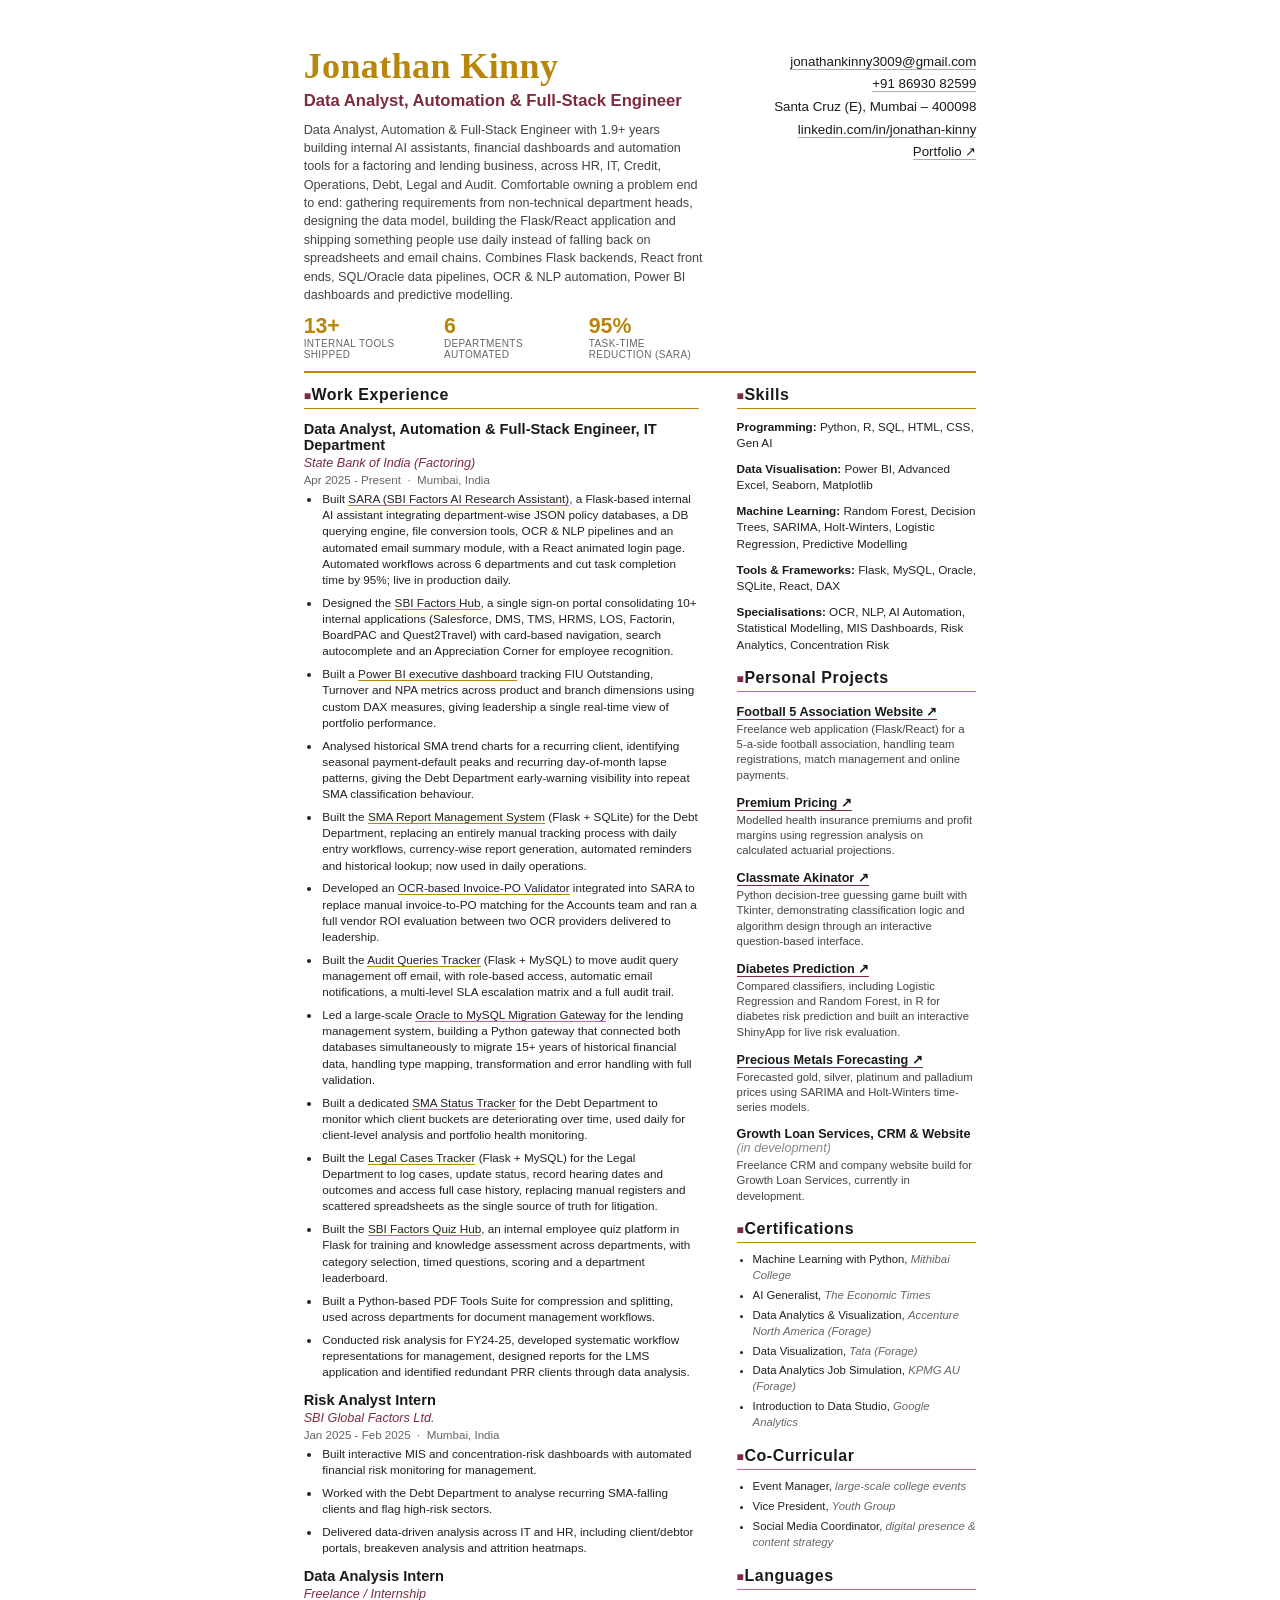
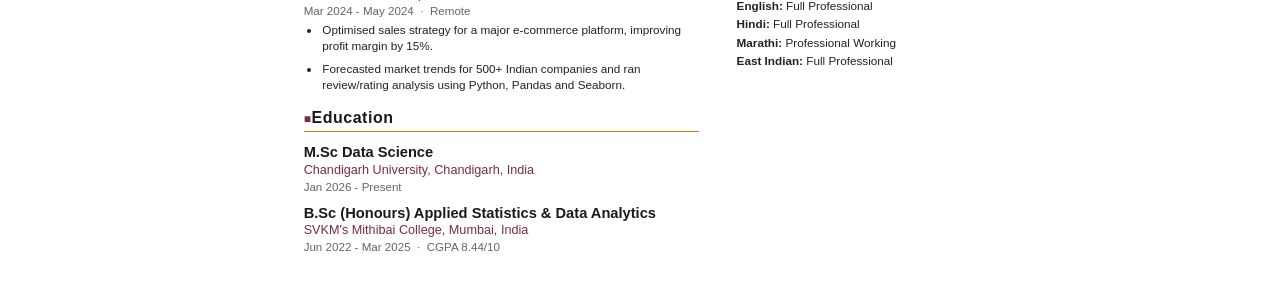
==== resume.html @ 4663999d "Expand resume.html with fuller work-experience detail - Give each internal tool (Migration Gateway, " ====
<!DOCTYPE html>
<html lang="en">
<head>
<meta charset="UTF-8">
<title>Jonathan Kinny - Resume</title>
<style>
  @page { size: A4; margin: 12mm 16mm; }
  * { box-sizing: border-box; }
  html, body {
    margin: 0; padding: 0;
    font-family: 'Georgia', 'Times New Roman', serif;
    color: #1a1a1a;
    background: #fff;
  }
  .page {
    width: 210mm;
    min-height: 297mm;
    margin: 0 auto;
    padding: 12mm 16mm;
  }
  .name {
    font-size: 27pt;
    font-weight: 700;
    color: #B8860B;
    margin: 0 0 3pt;
    letter-spacing: 0.3pt;
  }
  .title {
    font-family: Arial, Helvetica, sans-serif;
    font-size: 12.5pt;
    font-weight: 700;
    color: #7B2D3E;
    margin: 0 0 7pt;
  }
  .header {
    display: flex;
    justify-content: space-between;
    gap: 24pt;
  }
  .header-left { flex: 1.7; }
  .header-right {
    flex: 1;
    font-family: Arial, Helvetica, sans-serif;
    font-size: 10pt;
    text-align: right;
    color: #1a1a1a;
    padding-top: 4pt;
    line-height: 1.7;
    white-space: nowrap;
  }
  .summary {
    font-family: Arial, Helvetica, sans-serif;
    font-size: 9.5pt;
    color: #444;
    line-height: 1.45;
    margin: 0;
  }
  .rule {
    border: none;
    border-top: 2pt solid #B8860B;
    margin: 8pt 0 10pt;
  }
  .body {
    display: flex;
    gap: 28pt;
    align-items: flex-start;
  }
  .col-left { flex: 1.65; min-width: 0; }
  .col-right { flex: 1; min-width: 0; }

  h2.section {
    font-family: Arial, Helvetica, sans-serif;
    font-size: 12pt;
    font-weight: 700;
    color: #1a1a1a;
    letter-spacing: 0.4pt;
    margin: 0 0 7pt;
    padding-bottom: 3pt;
    border-bottom: 1pt solid #B8860B;
  }
  h2.section:not(:first-child) { margin-top: 12pt; }
  h2.section::before {
    content: "\25A0 ";
    color: #7B2D3E;
    font-size: 9pt;
  }

  .job-role {
    font-family: Arial, Helvetica, sans-serif;
    font-size: 11pt;
    font-weight: 700;
    margin: 9pt 0 2pt;
  }
  .job-org {
    font-family: Arial, Helvetica, sans-serif;
    font-size: 9.5pt;
    font-style: italic;
    color: #7B2D3E;
    margin: 0 0 2pt;
  }
  .job-meta {
    font-family: Arial, Helvetica, sans-serif;
    font-size: 8.7pt;
    color: #666;
    margin: 0 0 4pt;
  }
  ul.bullets {
    margin: 0 0 2pt;
    padding-left: 13pt;
    font-family: Arial, Helvetica, sans-serif;
    font-size: 8.8pt;
    color: #222;
    line-height: 1.38;
  }
  ul.bullets li { margin-bottom: 5pt; padding-left: 1pt; }

  .edu-item { margin-top: 9pt; }
  .edu-degree {
    font-family: Arial, Helvetica, sans-serif;
    font-weight: 700;
    font-size: 11pt;
    margin: 0 0 2pt;
  }
  .edu-org {
    font-family: Arial, Helvetica, sans-serif;
    font-size: 9.5pt;
    color: #7B2D3E;
    margin: 0 0 2pt;
  }
  .edu-meta {
    font-family: Arial, Helvetica, sans-serif;
    font-size: 8.7pt;
    color: #666;
    margin: 0;
  }

  .skill-line {
    font-family: Arial, Helvetica, sans-serif;
    font-size: 8.8pt;
    line-height: 1.4;
    margin: 0 0 7pt;
    color: #222;
  }
  .skill-line b { color: #1a1a1a; }

  .proj { margin-top: 9pt; }
  .proj-name {
    font-family: Arial, Helvetica, sans-serif;
    font-weight: 700;
    font-size: 9.5pt;
    margin: 0 0 2pt;
  }
  .proj-desc {
    font-family: Arial, Helvetica, sans-serif;
    font-size: 8.5pt;
    color: #444;
    margin: 0;
    line-height: 1.35;
  }

  ul.cert-list {
    margin: 0;
    padding-left: 12pt;
    font-family: Arial, Helvetica, sans-serif;
    font-size: 8.5pt;
    color: #222;
    line-height: 1.4;
  }
  ul.cert-list li { margin-bottom: 3pt; }
  ul.cert-list span { color: #666; font-style: italic; }

  .lang-line {
    font-family: Arial, Helvetica, sans-serif;
    font-size: 8.8pt;
    margin: 0 0 4pt;
    color: #222;
  }

  .stat-row { display: flex; gap: 28pt; margin: 8pt 0 0; }
  .stat-item .num { font-size: 16pt; font-weight: 700; color: #B8860B; font-family: Arial, Helvetica, sans-serif; line-height: 1.1; }
  .stat-item .lbl { font-size: 7.5pt; color: #666; font-family: Arial, Helvetica, sans-serif; text-transform: uppercase; letter-spacing: 0.3pt; }

  a { color: inherit; text-decoration: none; border-bottom: 0.75pt solid #B8860B; }
  .header-right a { border-bottom-color: rgba(26,26,26,0.35); }
  .proj-name a, .job-role a { border-bottom-color: #7B2D3E; }
</style>
</head>
<body>
  <div class="page">

    <div class="header">
      <div class="header-left">
        <p class="name">Jonathan Kinny</p>
        <p class="title">Data Analyst, Automation &amp; Full-Stack Engineer</p>
        <p class="summary">Data Analyst, Automation &amp; Full-Stack Engineer with 1.9+ years building internal AI assistants, financial dashboards and automation tools for a factoring and lending business, across HR, IT, Credit, Operations, Debt, Legal and Audit. Comfortable owning a problem end to end: gathering requirements from non-technical department heads, designing the data model, building the Flask/React application and shipping something people use daily instead of falling back on spreadsheets and email chains. Combines Flask backends, React front ends, SQL/Oracle data pipelines, OCR &amp; NLP automation, Power BI dashboards and predictive modelling.</p>
        <div class="stat-row">
          <div class="stat-item"><div class="num">13+</div><div class="lbl">Internal Tools Shipped</div></div>
          <div class="stat-item"><div class="num">6</div><div class="lbl">Departments Automated</div></div>
          <div class="stat-item"><div class="num">95%</div><div class="lbl">Task-Time Reduction (SARA)</div></div>
        </div>
      </div>
      <div class="header-right">
        <a href="mailto:jonathankinny3009@gmail.com">jonathankinny3009@gmail.com</a><br>
        <a href="tel:+918693082599">+91 86930 82599</a><br>
        Santa Cruz (E), Mumbai – 400098<br>
        <a href="https://linkedin.com/in/jonathan-kinny" target="_blank" rel="noopener">linkedin.com/in/jonathan-kinny</a><br>
        <a href="index.html" target="_blank" rel="noopener">Portfolio ↗</a>
      </div>
    </div>

    <hr class="rule">

    <div class="body">
      <div class="col-left">

        <h2 class="section">Work Experience</h2>

        <p class="job-role">Data Analyst, Automation &amp; Full-Stack Engineer, IT Department</p>
        <p class="job-org">State Bank of India (Factoring)</p>
        <p class="job-meta">Apr 2025 - Present &nbsp;·&nbsp; Mumbai, India</p>
        <ul class="bullets">
          <li>Built <a href="sara_portfolio_demo.html" target="_blank" rel="noopener">SARA (SBI Factors AI Research Assistant)</a>, a Flask-based internal AI assistant integrating department-wise JSON policy databases, a DB querying engine, file conversion tools, OCR &amp; NLP pipelines and an automated email summary module, with a React animated login page. Automated workflows across 6 departments and cut task completion time by 95%; live in production daily.</li>
          <li>Designed the <a href="demo-sso-hub.html" target="_blank" rel="noopener">SBI Factors Hub</a>, a single sign-on portal consolidating 10+ internal applications (Salesforce, DMS, TMS, HRMS, LOS, Factorin, BoardPAC and Quest2Travel) with card-based navigation, search autocomplete and an Appreciation Corner for employee recognition.</li>
          <li>Built a <a href="demo-lms-dashboard.html" target="_blank" rel="noopener">Power BI executive dashboard</a> tracking FIU Outstanding, Turnover and NPA metrics across product and branch dimensions using custom DAX measures, giving leadership a single real-time view of portfolio performance.</li>
          <li>Analysed historical SMA trend charts for a recurring client, identifying seasonal payment-default peaks and recurring day-of-month lapse patterns, giving the Debt Department early-warning visibility into repeat SMA classification behaviour.</li>
          <li>Built the <a href="demo-sma-tracker.html" target="_blank" rel="noopener">SMA Report Management System</a> (Flask + SQLite) for the Debt Department, replacing an entirely manual tracking process with daily entry workflows, currency-wise report generation, automated reminders and historical lookup; now used in daily operations.</li>
          <li>Developed an <a href="demo-ocr-validator.html" target="_blank" rel="noopener">OCR-based Invoice-PO Validator</a> integrated into SARA to replace manual invoice-to-PO matching for the Accounts team and ran a full vendor ROI evaluation between two OCR providers delivered to leadership.</li>
          <li>Built the <a href="demo-audit-tracker.html" target="_blank" rel="noopener">Audit Queries Tracker</a> (Flask + MySQL) to move audit query management off email, with role-based access, automatic email notifications, a multi-level SLA escalation matrix and a full audit trail.</li>
          <li>Led a large-scale <a href="demo-migration-gateway.html" target="_blank" rel="noopener">Oracle to MySQL Migration Gateway</a> for the lending management system, building a Python gateway that connected both databases simultaneously to migrate 15+ years of historical financial data, handling type mapping, transformation and error handling with full validation.</li>
          <li>Built a dedicated <a href="demo-sma-status-tracker.html" target="_blank" rel="noopener">SMA Status Tracker</a> for the Debt Department to monitor which client buckets are deteriorating over time, used daily for client-level analysis and portfolio health monitoring.</li>
          <li>Built the <a href="demo-legal-tracker.html" target="_blank" rel="noopener">Legal Cases Tracker</a> (Flask + MySQL) for the Legal Department to log cases, update status, record hearing dates and outcomes and access full case history, replacing manual registers and scattered spreadsheets as the single source of truth for litigation.</li>
          <li>Built the <a href="demo-quiz-hub.html" target="_blank" rel="noopener">SBI Factors Quiz Hub</a>, an internal employee quiz platform in Flask for training and knowledge assessment across departments, with category selection, timed questions, scoring and a department leaderboard.</li>
          <li>Built a Python-based PDF Tools Suite for compression and splitting, used across departments for document management workflows.</li>
          <li>Conducted risk analysis for FY24-25, developed systematic workflow representations for management, designed reports for the LMS application and identified redundant PRR clients through data analysis.</li>
        </ul>

        <p class="job-role">Risk Analyst Intern</p>
        <p class="job-org">SBI Global Factors Ltd.</p>
        <p class="job-meta">Jan 2025 - Feb 2025 &nbsp;·&nbsp; Mumbai, India</p>
        <ul class="bullets">
          <li>Built interactive MIS and concentration-risk dashboards with automated financial risk monitoring for management.</li>
          <li>Worked with the Debt Department to analyse recurring SMA-falling clients and flag high-risk sectors.</li>
          <li>Delivered data-driven analysis across IT and HR, including client/debtor portals, breakeven analysis and attrition heatmaps.</li>
        </ul>

        <p class="job-role">Data Analysis Intern</p>
        <p class="job-org">Freelance / Internship</p>
        <p class="job-meta">Mar 2024 - May 2024 &nbsp;·&nbsp; Remote</p>
        <ul class="bullets">
          <li>Optimised sales strategy for a major e-commerce platform, improving profit margin by 15%.</li>
          <li>Forecasted market trends for 500+ Indian companies and ran review/rating analysis using Python, Pandas and Seaborn.</li>
        </ul>

        <h2 class="section">Education</h2>
        <div class="edu-item">
          <p class="edu-degree">M.Sc Data Science</p>
          <p class="edu-org">Chandigarh University, Chandigarh, India</p>
          <p class="edu-meta">Jan 2026 - Present</p>
        </div>
        <div class="edu-item">
          <p class="edu-degree">B.Sc (Honours) Applied Statistics &amp; Data Analytics</p>
          <p class="edu-org">SVKM's Mithibai College, Mumbai, India</p>
          <p class="edu-meta">Jun 2022 - Mar 2025 &nbsp;·&nbsp; CGPA 8.44/10</p>
        </div>

      </div>

      <div class="col-right">

        <h2 class="section">Skills</h2>
        <p class="skill-line"><b>Programming:</b> Python, R, SQL, HTML, CSS, Gen AI</p>
        <p class="skill-line"><b>Data Visualisation:</b> Power BI, Advanced Excel, Seaborn, Matplotlib</p>
        <p class="skill-line"><b>Machine Learning:</b> Random Forest, Decision Trees, SARIMA, Holt-Winters, Logistic Regression, Predictive Modelling</p>
        <p class="skill-line"><b>Tools &amp; Frameworks:</b> Flask, MySQL, Oracle, SQLite, React, DAX</p>
        <p class="skill-line"><b>Specialisations:</b> OCR, NLP, AI Automation, Statistical Modelling, MIS Dashboards, Risk Analytics, Concentration Risk</p>

        <h2 class="section">Personal Projects</h2>
        <div class="proj">
          <p class="proj-name"><a href="https://sporteraglobal.com" target="_blank" rel="noopener">Football 5 Association Website ↗</a></p>
          <p class="proj-desc">Freelance web application (Flask/React) for a 5-a-side football association, handling team registrations, match management and online payments.</p>
        </div>
        <div class="proj">
          <p class="proj-name"><a href="https://www.canva.com/design/DAGO2wbOBQE/2FSkKDKHYnYPT9Y2qJRbYQ/view" target="_blank" rel="noopener">Premium Pricing ↗</a></p>
          <p class="proj-desc">Modelled health insurance premiums and profit margins using regression analysis on calculated actuarial projections.</p>
        </div>
        <div class="proj">
          <p class="proj-name"><a href="https://www.canva.com/design/DAGQj6QD2RA/yBa8-wPq-P1DrNsichPZJg/view" target="_blank" rel="noopener">Classmate Akinator ↗</a></p>
          <p class="proj-desc">Python decision-tree guessing game built with Tkinter, demonstrating classification logic and algorithm design through an interactive question-based interface.</p>
        </div>
        <div class="proj">
          <p class="proj-name"><a href="https://canva.link/q1du9z5jeullrub" target="_blank" rel="noopener">Diabetes Prediction ↗</a></p>
          <p class="proj-desc">Compared classifiers, including Logistic Regression and Random Forest, in R for diabetes risk prediction and built an interactive ShinyApp for live risk evaluation.</p>
        </div>
        <div class="proj">
          <p class="proj-name"><a href="https://www.canva.com/design/DAGPo_AMROA/IWfGbpplfSMLajKErAEjJw/view" target="_blank" rel="noopener">Precious Metals Forecasting ↗</a></p>
          <p class="proj-desc">Forecasted gold, silver, platinum and palladium prices using SARIMA and Holt-Winters time-series models.</p>
        </div>
        <div class="proj">
          <p class="proj-name">Growth Loan Services, CRM &amp; Website <span style="font-weight:400;font-style:italic;color:#888;">(in development)</span></p>
          <p class="proj-desc">Freelance CRM and company website build for Growth Loan Services, currently in development.</p>
        </div>

        <h2 class="section">Certifications</h2>
        <ul class="cert-list">
          <li>Machine Learning with Python, <span>Mithibai College</span></li>
          <li>AI Generalist, <span>The Economic Times</span></li>
          <li>Data Analytics &amp; Visualization, <span>Accenture North America (Forage)</span></li>
          <li>Data Visualization, <span>Tata (Forage)</span></li>
          <li>Data Analytics Job Simulation, <span>KPMG AU (Forage)</span></li>
          <li>Introduction to Data Studio, <span>Google Analytics</span></li>
        </ul>

        <h2 class="section">Co-Curricular</h2>
        <ul class="cert-list">
          <li>Event Manager, <span>large-scale college events</span></li>
          <li>Vice President, <span>Youth Group</span></li>
          <li>Social Media Coordinator, <span>digital presence &amp; content strategy</span></li>
        </ul>

        <h2 class="section">Languages</h2>
        <p class="lang-line"><b>English:</b> Full Professional</p>
        <p class="lang-line"><b>Hindi:</b> Full Professional</p>
        <p class="lang-line"><b>Marathi:</b> Professional Working</p>
        <p class="lang-line"><b>East Indian:</b> Full Professional</p>

      </div>
    </div>

  </div>
</body>
</html>
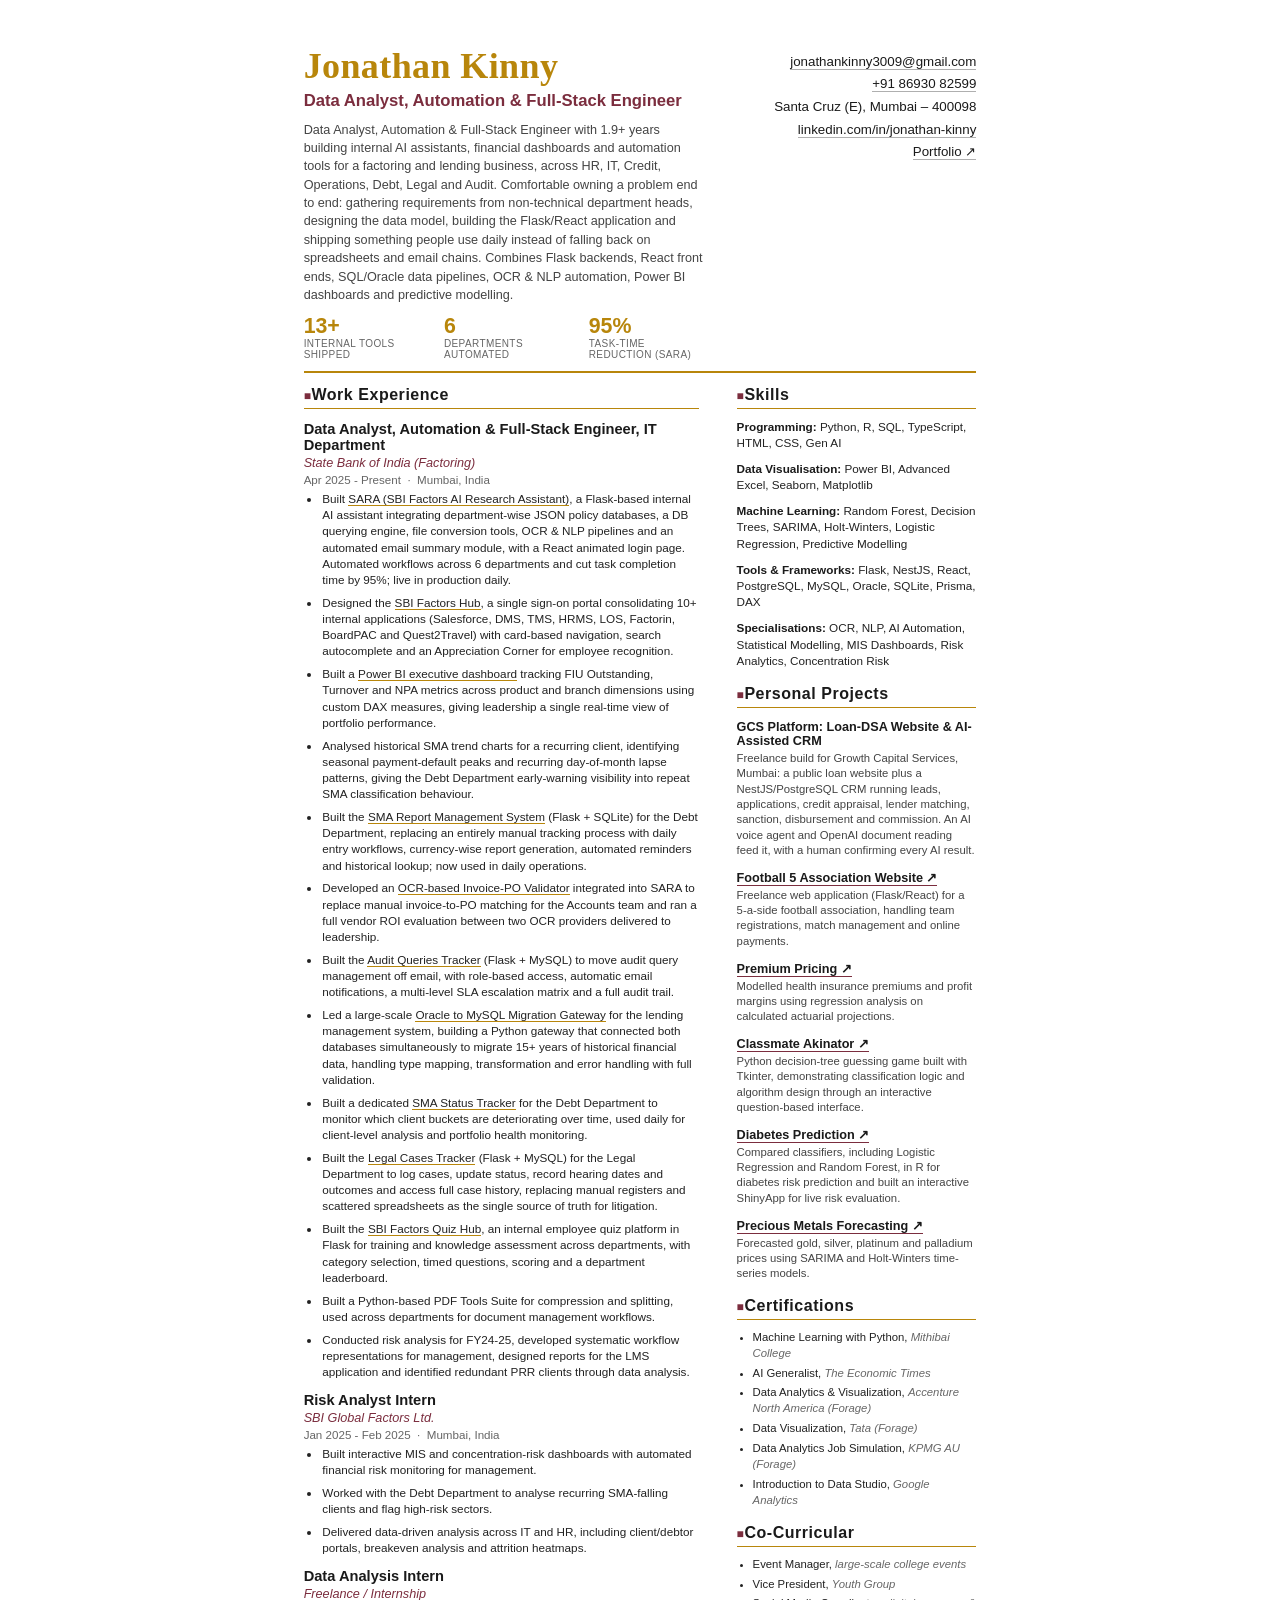
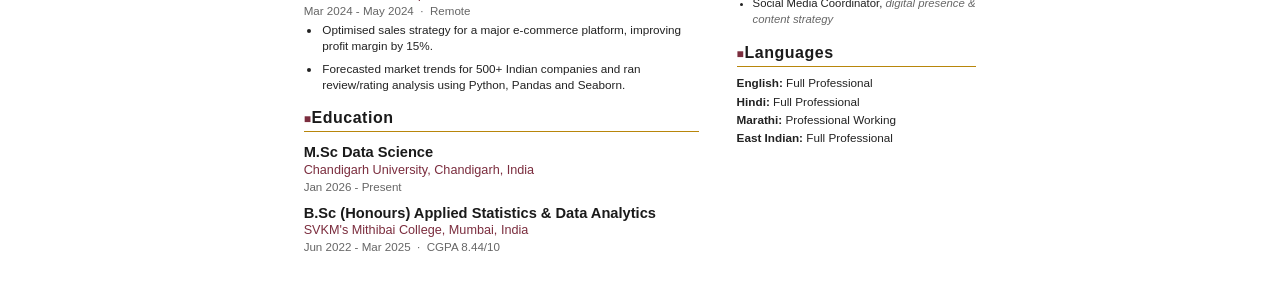
==== commit 53ba605f: "Add GCS Platform freelance project to resume Replaces the in-development Growth Loan Services placeh" ====
--- a/resume.html
+++ b/resume.html
@@ -268,13 +268,17 @@
       <div class="col-right">
 
         <h2 class="section">Skills</h2>
-        <p class="skill-line"><b>Programming:</b> Python, R, SQL, HTML, CSS, Gen AI</p>
+        <p class="skill-line"><b>Programming:</b> Python, R, SQL, TypeScript, HTML, CSS, Gen AI</p>
         <p class="skill-line"><b>Data Visualisation:</b> Power BI, Advanced Excel, Seaborn, Matplotlib</p>
         <p class="skill-line"><b>Machine Learning:</b> Random Forest, Decision Trees, SARIMA, Holt-Winters, Logistic Regression, Predictive Modelling</p>
-        <p class="skill-line"><b>Tools &amp; Frameworks:</b> Flask, MySQL, Oracle, SQLite, React, DAX</p>
+        <p class="skill-line"><b>Tools &amp; Frameworks:</b> Flask, NestJS, React, PostgreSQL, MySQL, Oracle, SQLite, Prisma, DAX</p>
         <p class="skill-line"><b>Specialisations:</b> OCR, NLP, AI Automation, Statistical Modelling, MIS Dashboards, Risk Analytics, Concentration Risk</p>
 
         <h2 class="section">Personal Projects</h2>
+        <div class="proj">
+          <p class="proj-name">GCS Platform: Loan-DSA Website &amp; AI-Assisted CRM</p>
+          <p class="proj-desc">Freelance build for Growth Capital Services, Mumbai: a public loan website plus a NestJS/PostgreSQL CRM running leads, applications, credit appraisal, lender matching, sanction, disbursement and commission. An AI voice agent and OpenAI document reading feed it, with a human confirming every AI result.</p>
+        </div>
         <div class="proj">
           <p class="proj-name"><a href="https://sporteraglobal.com" target="_blank" rel="noopener">Football 5 Association Website ↗</a></p>
           <p class="proj-desc">Freelance web application (Flask/React) for a 5-a-side football association, handling team registrations, match management and online payments.</p>
@@ -295,11 +299,6 @@
           <p class="proj-name"><a href="https://www.canva.com/design/DAGPo_AMROA/IWfGbpplfSMLajKErAEjJw/view" target="_blank" rel="noopener">Precious Metals Forecasting ↗</a></p>
           <p class="proj-desc">Forecasted gold, silver, platinum and palladium prices using SARIMA and Holt-Winters time-series models.</p>
         </div>
-        <div class="proj">
-          <p class="proj-name">Growth Loan Services, CRM &amp; Website <span style="font-weight:400;font-style:italic;color:#888;">(in development)</span></p>
-          <p class="proj-desc">Freelance CRM and company website build for Growth Loan Services, currently in development.</p>
-        </div>
-
         <h2 class="section">Certifications</h2>
         <ul class="cert-list">
           <li>Machine Learning with Python, <span>Mithibai College</span></li>
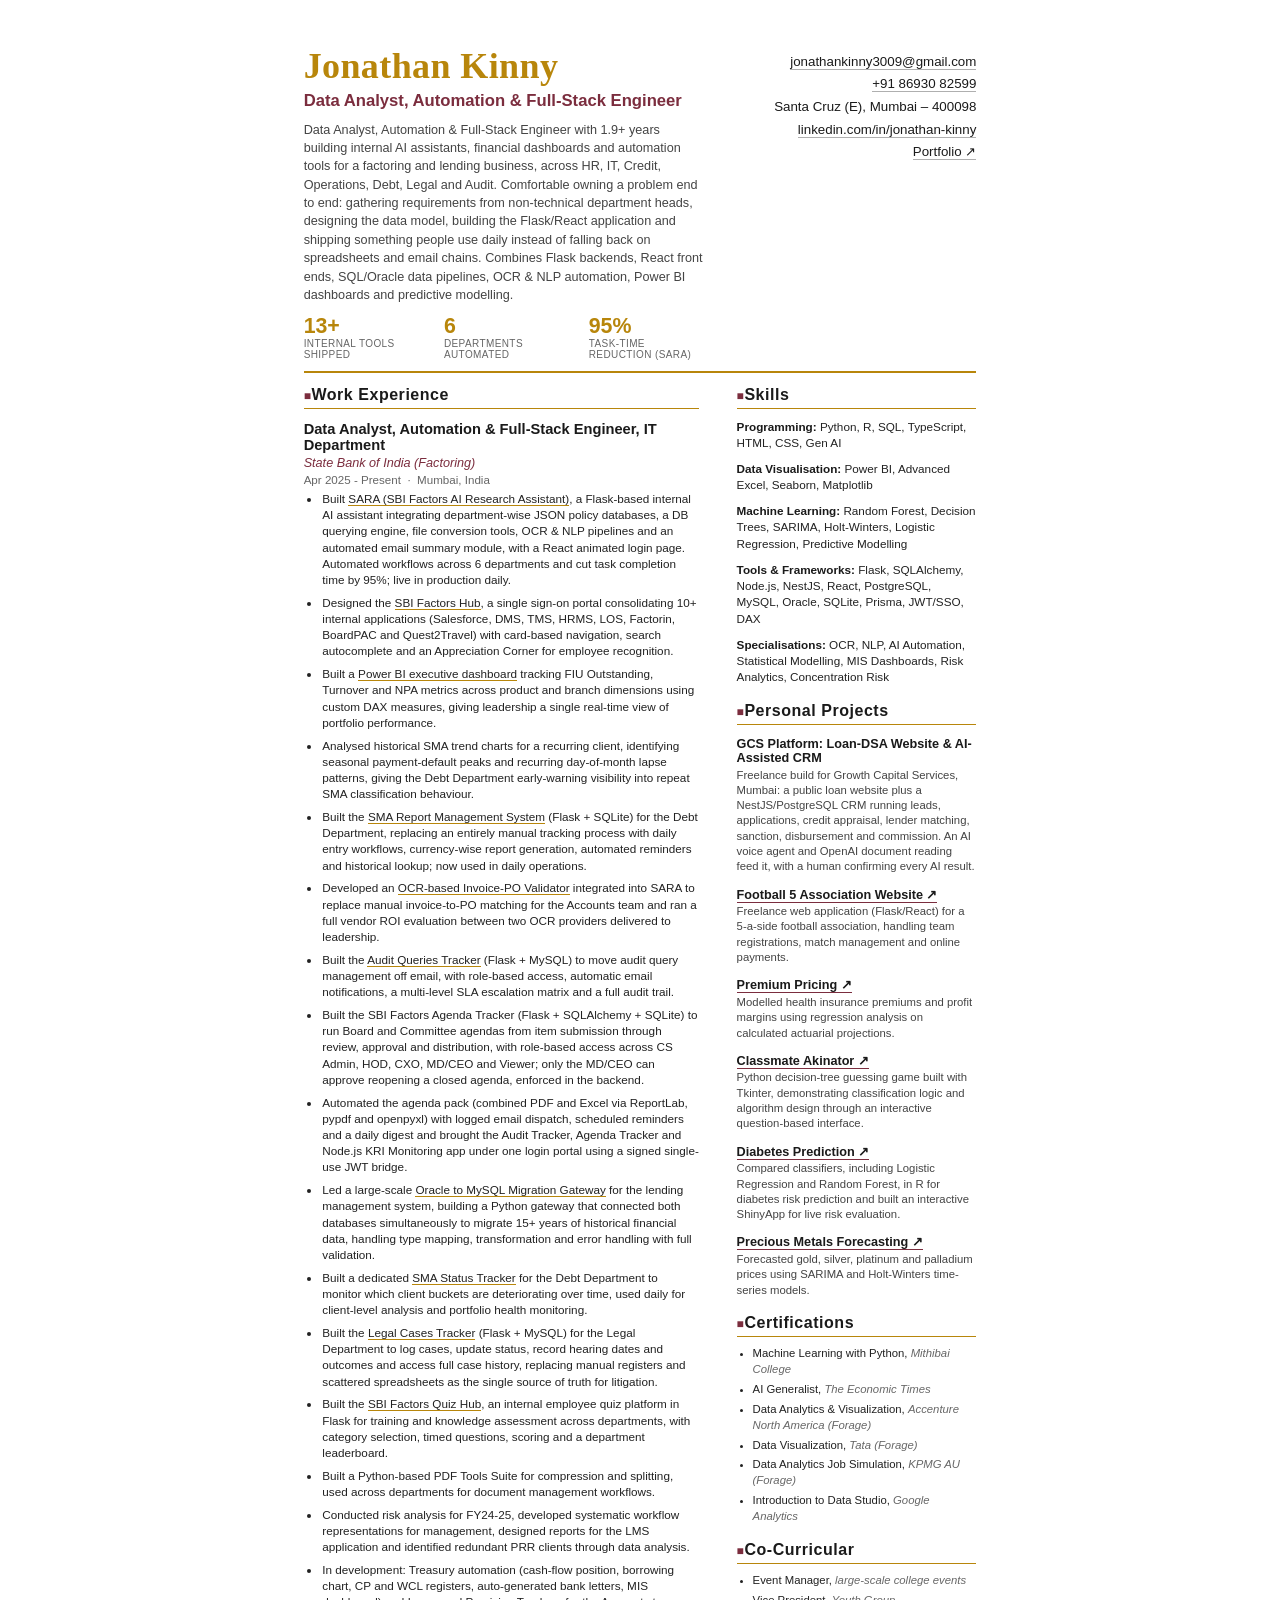
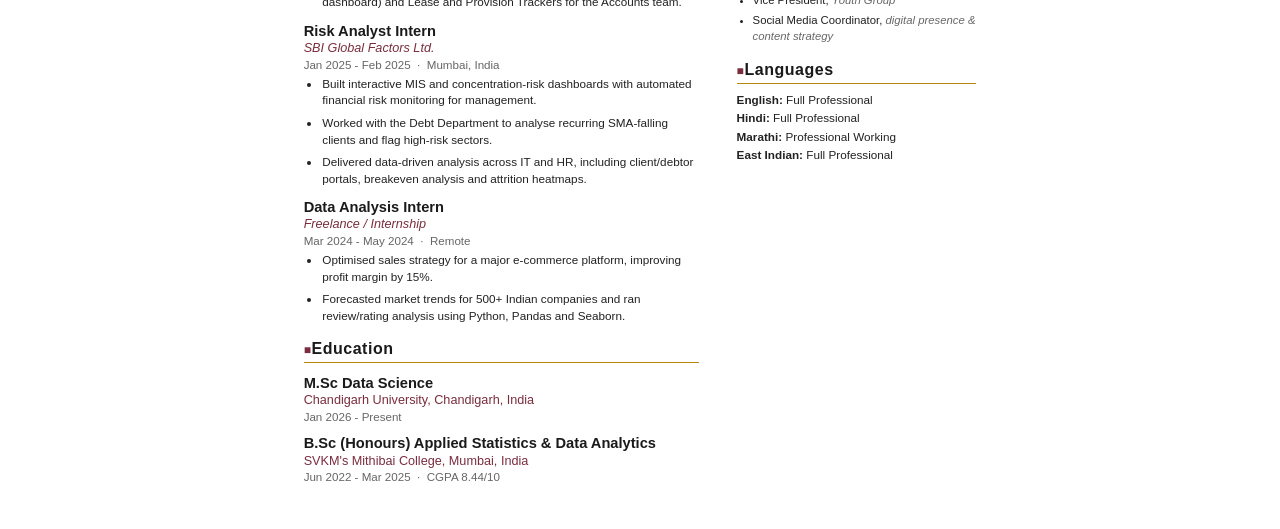
==== commit 714fc29d: "Add Agenda Tracker and in-development Treasury and Accounts tools to resume Co-Authored-By: Claude S" ====
--- a/resume.html
+++ b/resume.html
@@ -226,12 +226,15 @@
           <li>Built the <a href="demo-sma-tracker.html" target="_blank" rel="noopener">SMA Report Management System</a> (Flask + SQLite) for the Debt Department, replacing an entirely manual tracking process with daily entry workflows, currency-wise report generation, automated reminders and historical lookup; now used in daily operations.</li>
           <li>Developed an <a href="demo-ocr-validator.html" target="_blank" rel="noopener">OCR-based Invoice-PO Validator</a> integrated into SARA to replace manual invoice-to-PO matching for the Accounts team and ran a full vendor ROI evaluation between two OCR providers delivered to leadership.</li>
           <li>Built the <a href="demo-audit-tracker.html" target="_blank" rel="noopener">Audit Queries Tracker</a> (Flask + MySQL) to move audit query management off email, with role-based access, automatic email notifications, a multi-level SLA escalation matrix and a full audit trail.</li>
+          <li>Built the SBI Factors Agenda Tracker (Flask + SQLAlchemy + SQLite) to run Board and Committee agendas from item submission through review, approval and distribution, with role-based access across CS Admin, HOD, CXO, MD/CEO and Viewer; only the MD/CEO can approve reopening a closed agenda, enforced in the backend.</li>
+          <li>Automated the agenda pack (combined PDF and Excel via ReportLab, pypdf and openpyxl) with logged email dispatch, scheduled reminders and a daily digest and brought the Audit Tracker, Agenda Tracker and Node.js KRI Monitoring app under one login portal using a signed single-use JWT bridge.</li>
           <li>Led a large-scale <a href="demo-migration-gateway.html" target="_blank" rel="noopener">Oracle to MySQL Migration Gateway</a> for the lending management system, building a Python gateway that connected both databases simultaneously to migrate 15+ years of historical financial data, handling type mapping, transformation and error handling with full validation.</li>
           <li>Built a dedicated <a href="demo-sma-status-tracker.html" target="_blank" rel="noopener">SMA Status Tracker</a> for the Debt Department to monitor which client buckets are deteriorating over time, used daily for client-level analysis and portfolio health monitoring.</li>
           <li>Built the <a href="demo-legal-tracker.html" target="_blank" rel="noopener">Legal Cases Tracker</a> (Flask + MySQL) for the Legal Department to log cases, update status, record hearing dates and outcomes and access full case history, replacing manual registers and scattered spreadsheets as the single source of truth for litigation.</li>
           <li>Built the <a href="demo-quiz-hub.html" target="_blank" rel="noopener">SBI Factors Quiz Hub</a>, an internal employee quiz platform in Flask for training and knowledge assessment across departments, with category selection, timed questions, scoring and a department leaderboard.</li>
           <li>Built a Python-based PDF Tools Suite for compression and splitting, used across departments for document management workflows.</li>
           <li>Conducted risk analysis for FY24-25, developed systematic workflow representations for management, designed reports for the LMS application and identified redundant PRR clients through data analysis.</li>
+          <li>In development: Treasury automation (cash-flow position, borrowing chart, CP and WCL registers, auto-generated bank letters, MIS dashboard) and Lease and Provision Trackers for the Accounts team.</li>
         </ul>
 
         <p class="job-role">Risk Analyst Intern</p>
@@ -271,7 +274,7 @@
         <p class="skill-line"><b>Programming:</b> Python, R, SQL, TypeScript, HTML, CSS, Gen AI</p>
         <p class="skill-line"><b>Data Visualisation:</b> Power BI, Advanced Excel, Seaborn, Matplotlib</p>
         <p class="skill-line"><b>Machine Learning:</b> Random Forest, Decision Trees, SARIMA, Holt-Winters, Logistic Regression, Predictive Modelling</p>
-        <p class="skill-line"><b>Tools &amp; Frameworks:</b> Flask, NestJS, React, PostgreSQL, MySQL, Oracle, SQLite, Prisma, DAX</p>
+        <p class="skill-line"><b>Tools &amp; Frameworks:</b> Flask, SQLAlchemy, Node.js, NestJS, React, PostgreSQL, MySQL, Oracle, SQLite, Prisma, JWT/SSO, DAX</p>
         <p class="skill-line"><b>Specialisations:</b> OCR, NLP, AI Automation, Statistical Modelling, MIS Dashboards, Risk Analytics, Concentration Risk</p>
 
         <h2 class="section">Personal Projects</h2>
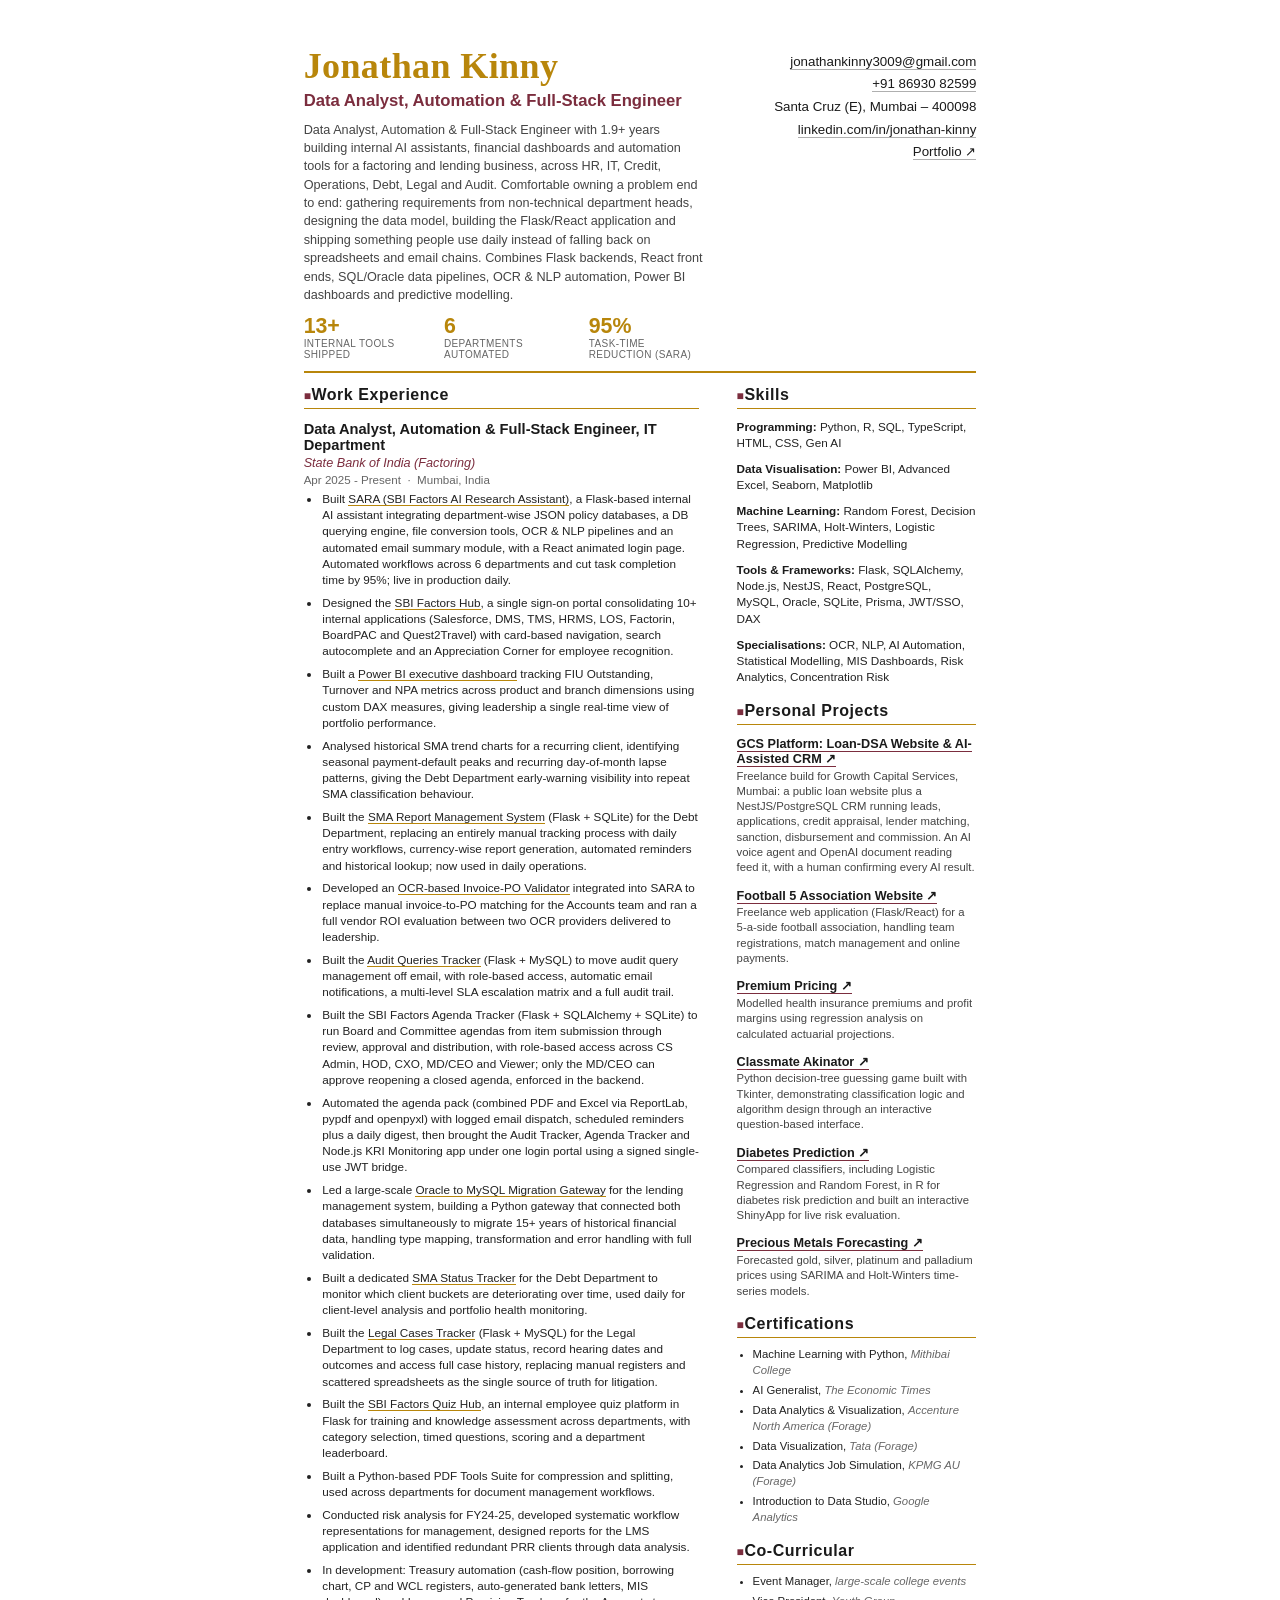
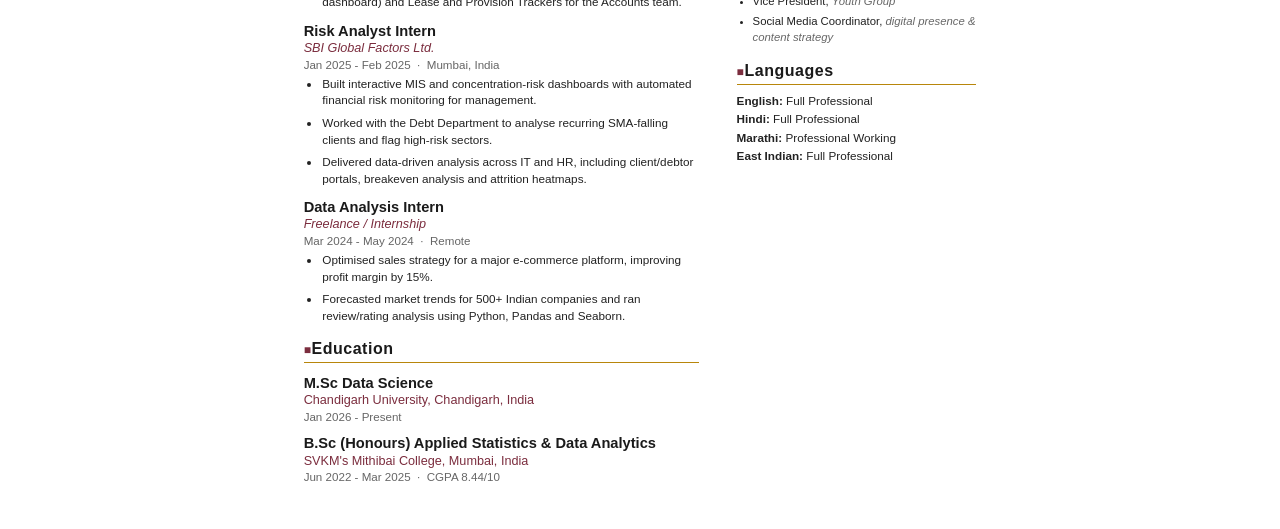
==== commit 066dcb90: "Link GCS Platform project to growthcapitalservices.in on the resume Co-Authored-By: Claude Sonnet 5." ====
--- a/resume.html
+++ b/resume.html
@@ -227,7 +227,7 @@
           <li>Developed an <a href="demo-ocr-validator.html" target="_blank" rel="noopener">OCR-based Invoice-PO Validator</a> integrated into SARA to replace manual invoice-to-PO matching for the Accounts team and ran a full vendor ROI evaluation between two OCR providers delivered to leadership.</li>
           <li>Built the <a href="demo-audit-tracker.html" target="_blank" rel="noopener">Audit Queries Tracker</a> (Flask + MySQL) to move audit query management off email, with role-based access, automatic email notifications, a multi-level SLA escalation matrix and a full audit trail.</li>
           <li>Built the SBI Factors Agenda Tracker (Flask + SQLAlchemy + SQLite) to run Board and Committee agendas from item submission through review, approval and distribution, with role-based access across CS Admin, HOD, CXO, MD/CEO and Viewer; only the MD/CEO can approve reopening a closed agenda, enforced in the backend.</li>
-          <li>Automated the agenda pack (combined PDF and Excel via ReportLab, pypdf and openpyxl) with logged email dispatch, scheduled reminders and a daily digest and brought the Audit Tracker, Agenda Tracker and Node.js KRI Monitoring app under one login portal using a signed single-use JWT bridge.</li>
+          <li>Automated the agenda pack (combined PDF and Excel via ReportLab, pypdf and openpyxl) with logged email dispatch, scheduled reminders plus a daily digest, then brought the Audit Tracker, Agenda Tracker and Node.js KRI Monitoring app under one login portal using a signed single-use JWT bridge.</li>
           <li>Led a large-scale <a href="demo-migration-gateway.html" target="_blank" rel="noopener">Oracle to MySQL Migration Gateway</a> for the lending management system, building a Python gateway that connected both databases simultaneously to migrate 15+ years of historical financial data, handling type mapping, transformation and error handling with full validation.</li>
           <li>Built a dedicated <a href="demo-sma-status-tracker.html" target="_blank" rel="noopener">SMA Status Tracker</a> for the Debt Department to monitor which client buckets are deteriorating over time, used daily for client-level analysis and portfolio health monitoring.</li>
           <li>Built the <a href="demo-legal-tracker.html" target="_blank" rel="noopener">Legal Cases Tracker</a> (Flask + MySQL) for the Legal Department to log cases, update status, record hearing dates and outcomes and access full case history, replacing manual registers and scattered spreadsheets as the single source of truth for litigation.</li>
@@ -279,7 +279,7 @@
 
         <h2 class="section">Personal Projects</h2>
         <div class="proj">
-          <p class="proj-name">GCS Platform: Loan-DSA Website &amp; AI-Assisted CRM</p>
+          <p class="proj-name"><a href="https://growthcapitalservices.in/" target="_blank" rel="noopener">GCS Platform: Loan-DSA Website &amp; AI-Assisted CRM ↗</a></p>
           <p class="proj-desc">Freelance build for Growth Capital Services, Mumbai: a public loan website plus a NestJS/PostgreSQL CRM running leads, applications, credit appraisal, lender matching, sanction, disbursement and commission. An AI voice agent and OpenAI document reading feed it, with a human confirming every AI result.</p>
         </div>
         <div class="proj">
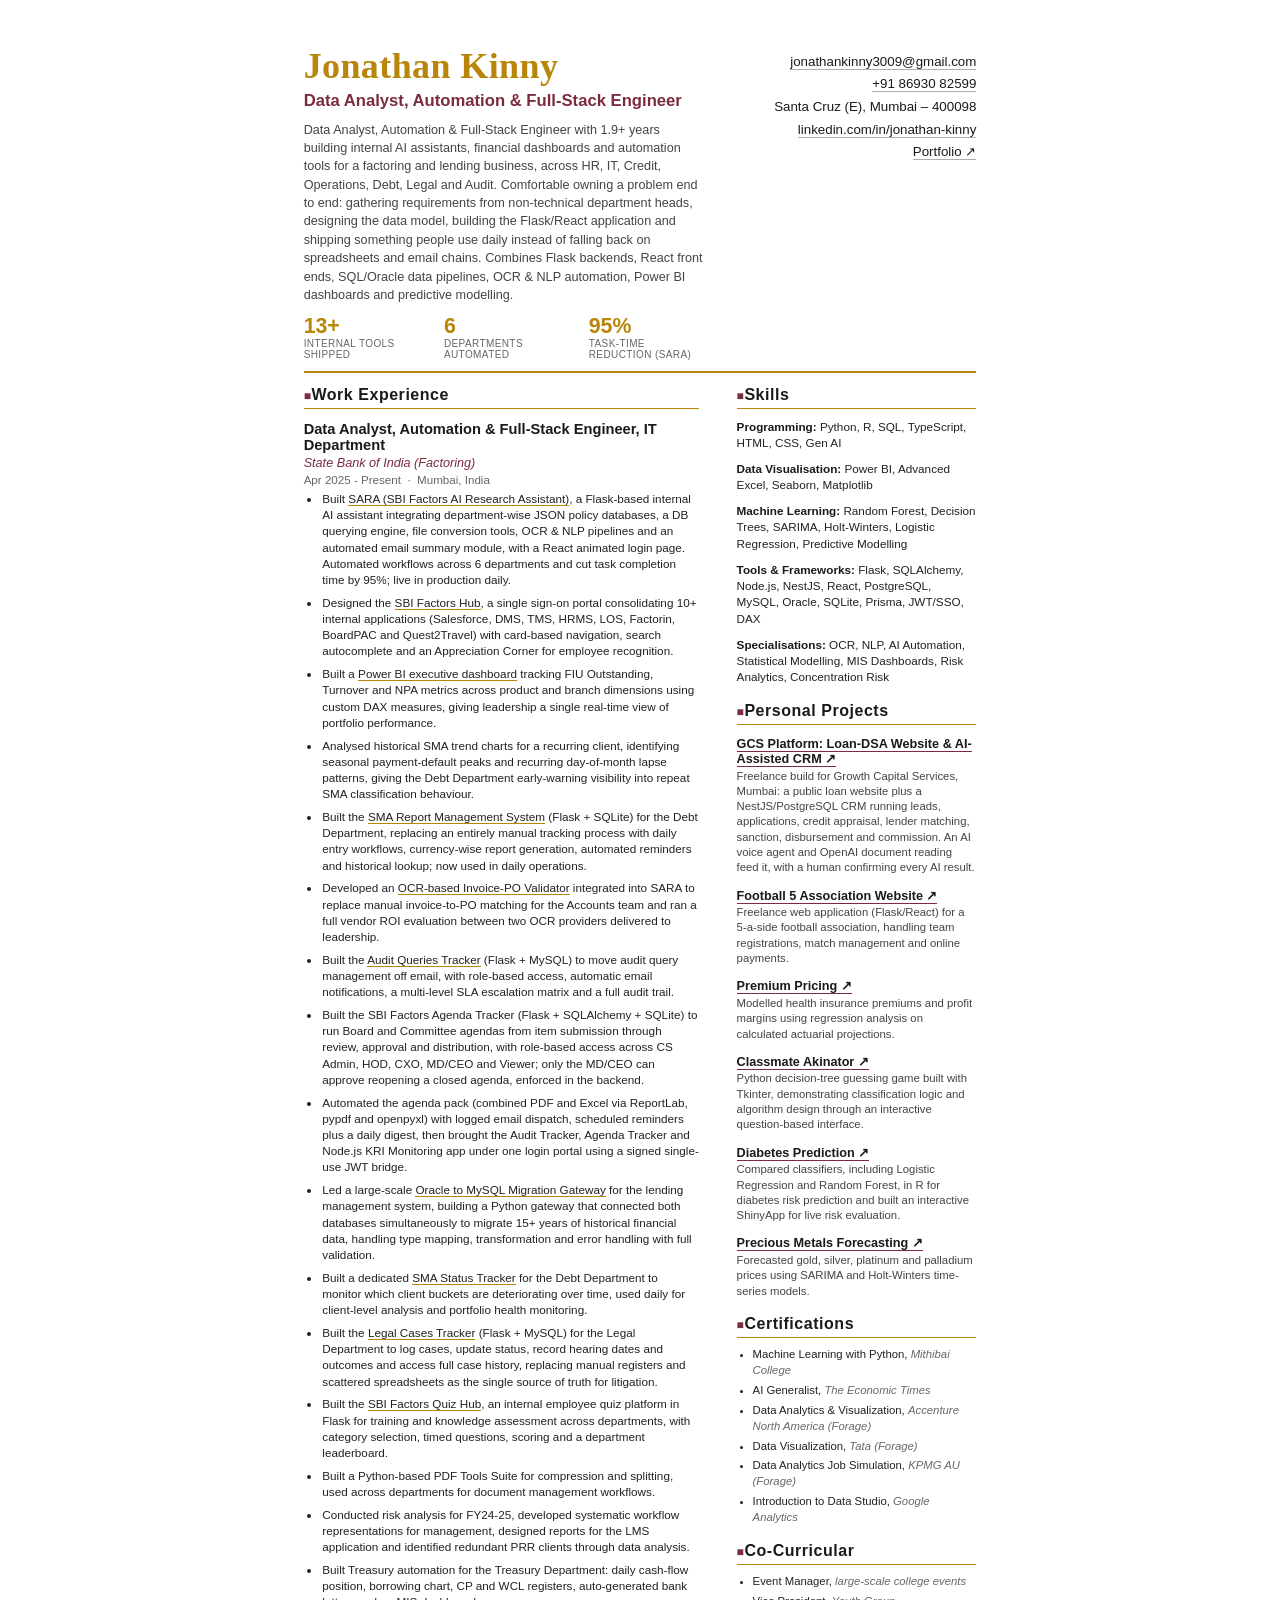
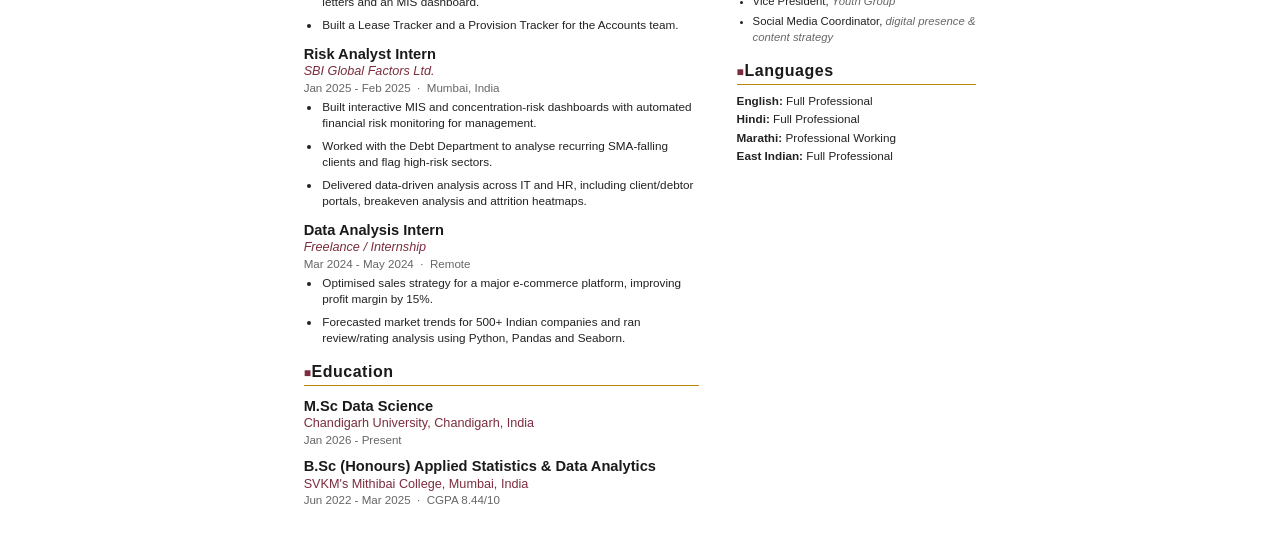
==== commit c68ec1f2: "List Treasury automation and Accounts trackers as built on the resume Co-Authored-By: Claude Sonnet " ====
--- a/resume.html
+++ b/resume.html
@@ -234,7 +234,8 @@
           <li>Built the <a href="demo-quiz-hub.html" target="_blank" rel="noopener">SBI Factors Quiz Hub</a>, an internal employee quiz platform in Flask for training and knowledge assessment across departments, with category selection, timed questions, scoring and a department leaderboard.</li>
           <li>Built a Python-based PDF Tools Suite for compression and splitting, used across departments for document management workflows.</li>
           <li>Conducted risk analysis for FY24-25, developed systematic workflow representations for management, designed reports for the LMS application and identified redundant PRR clients through data analysis.</li>
-          <li>In development: Treasury automation (cash-flow position, borrowing chart, CP and WCL registers, auto-generated bank letters, MIS dashboard) and Lease and Provision Trackers for the Accounts team.</li>
+          <li>Built Treasury automation for the Treasury Department: daily cash-flow position, borrowing chart, CP and WCL registers, auto-generated bank letters and an MIS dashboard.</li>
+          <li>Built a Lease Tracker and a Provision Tracker for the Accounts team.</li>
         </ul>
 
         <p class="job-role">Risk Analyst Intern</p>
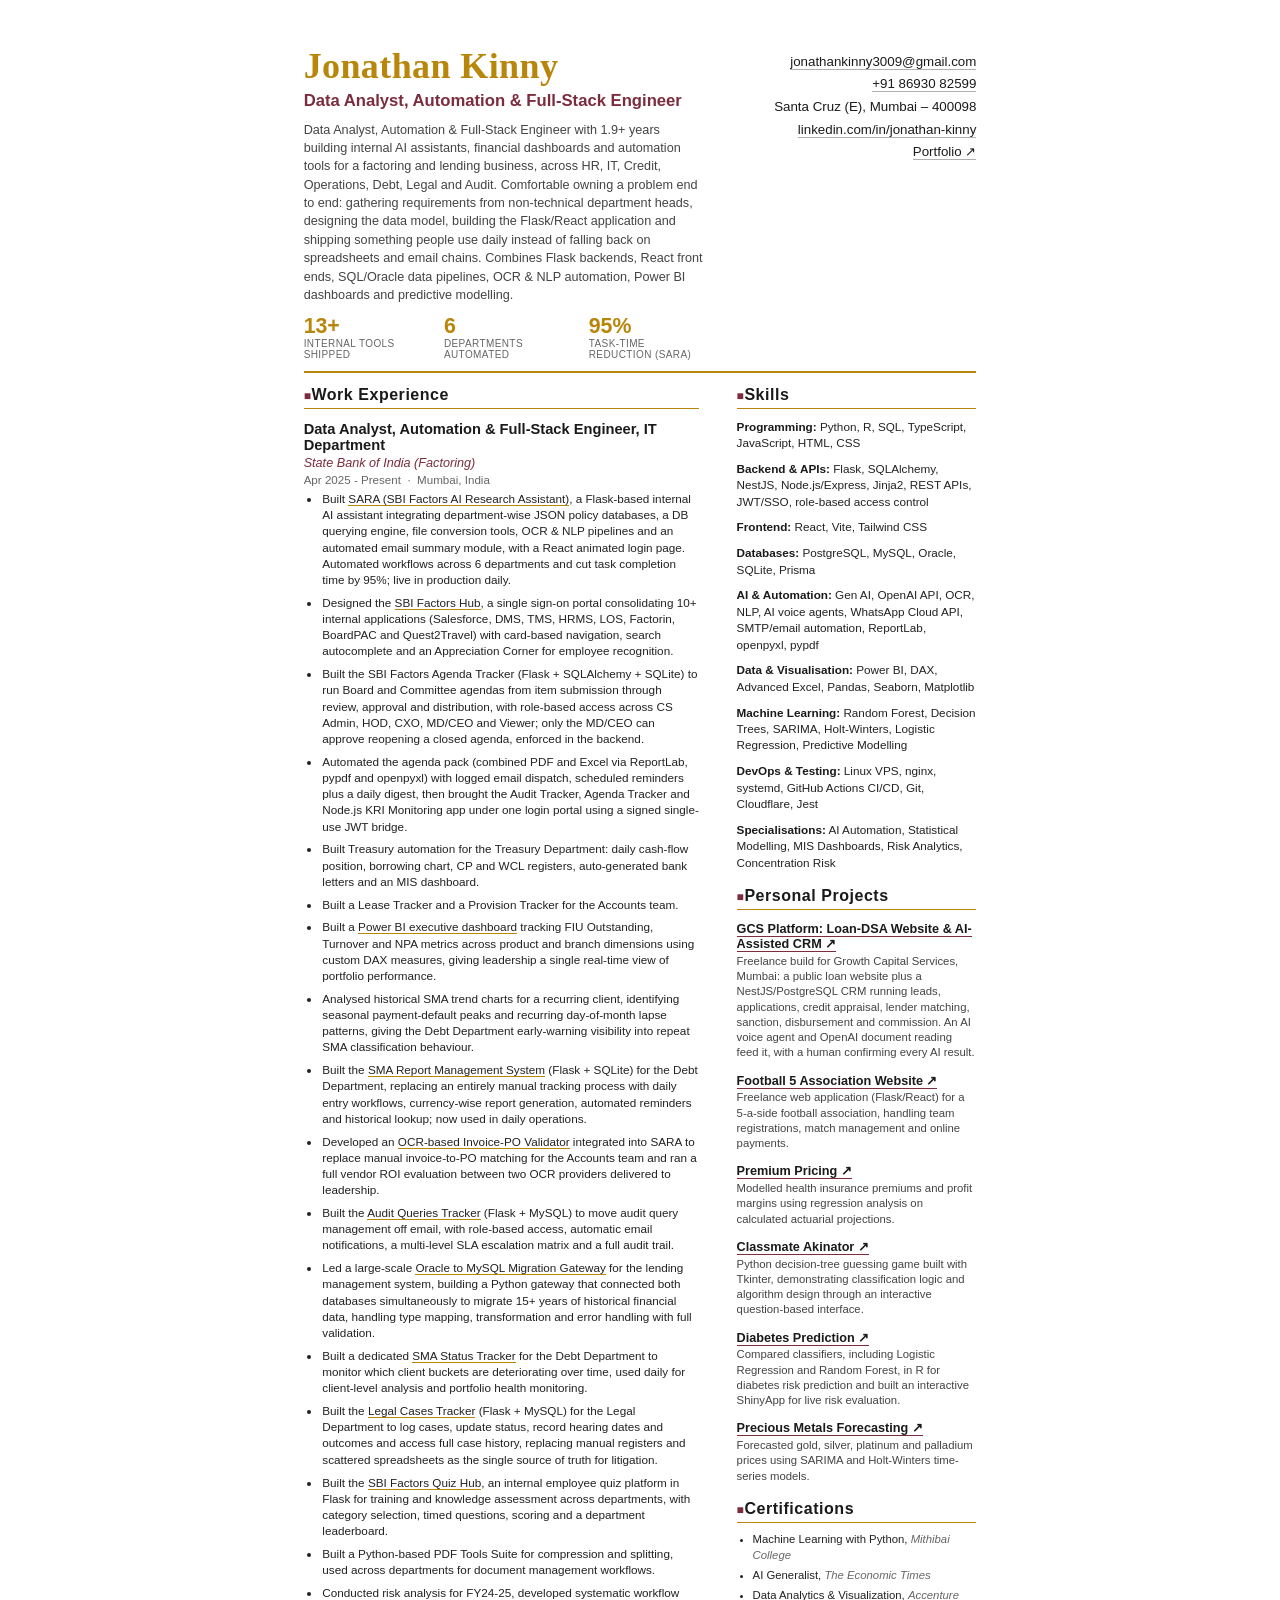
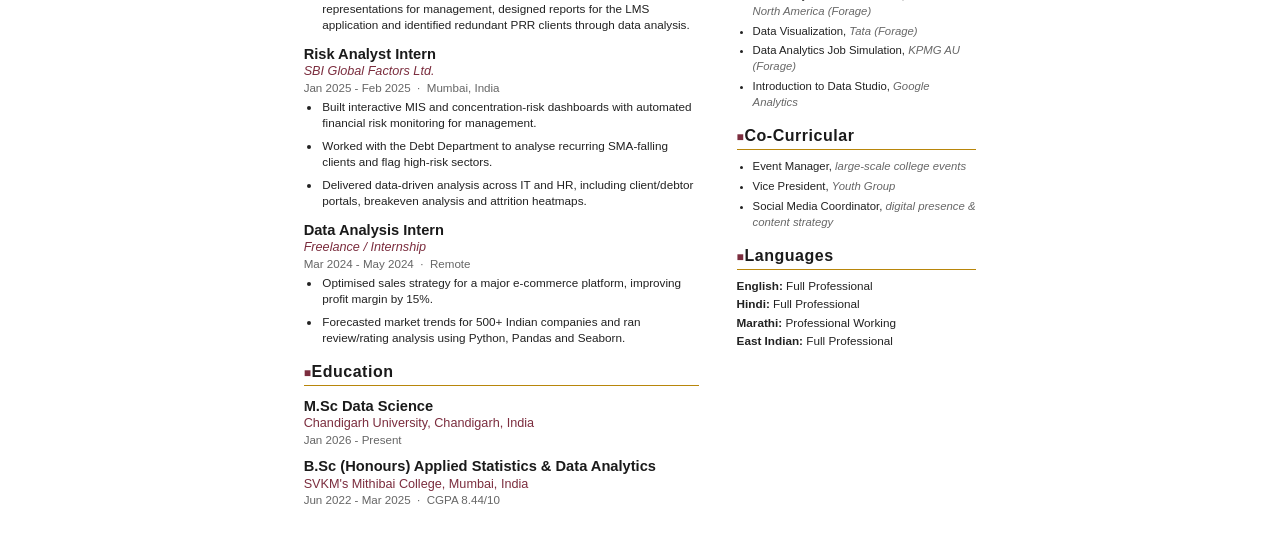
==== commit f5c847c5: "Move newest tools up in resume experience and expand skills Co-Authored-By: Claude Sonnet 5.5 <norep" ====
--- a/resume.html
+++ b/resume.html
@@ -221,21 +221,21 @@
         <ul class="bullets">
           <li>Built <a href="sara_portfolio_demo.html" target="_blank" rel="noopener">SARA (SBI Factors AI Research Assistant)</a>, a Flask-based internal AI assistant integrating department-wise JSON policy databases, a DB querying engine, file conversion tools, OCR &amp; NLP pipelines and an automated email summary module, with a React animated login page. Automated workflows across 6 departments and cut task completion time by 95%; live in production daily.</li>
           <li>Designed the <a href="demo-sso-hub.html" target="_blank" rel="noopener">SBI Factors Hub</a>, a single sign-on portal consolidating 10+ internal applications (Salesforce, DMS, TMS, HRMS, LOS, Factorin, BoardPAC and Quest2Travel) with card-based navigation, search autocomplete and an Appreciation Corner for employee recognition.</li>
+          <li>Built the SBI Factors Agenda Tracker (Flask + SQLAlchemy + SQLite) to run Board and Committee agendas from item submission through review, approval and distribution, with role-based access across CS Admin, HOD, CXO, MD/CEO and Viewer; only the MD/CEO can approve reopening a closed agenda, enforced in the backend.</li>
+          <li>Automated the agenda pack (combined PDF and Excel via ReportLab, pypdf and openpyxl) with logged email dispatch, scheduled reminders plus a daily digest, then brought the Audit Tracker, Agenda Tracker and Node.js KRI Monitoring app under one login portal using a signed single-use JWT bridge.</li>
+          <li>Built Treasury automation for the Treasury Department: daily cash-flow position, borrowing chart, CP and WCL registers, auto-generated bank letters and an MIS dashboard.</li>
+          <li>Built a Lease Tracker and a Provision Tracker for the Accounts team.</li>
           <li>Built a <a href="demo-lms-dashboard.html" target="_blank" rel="noopener">Power BI executive dashboard</a> tracking FIU Outstanding, Turnover and NPA metrics across product and branch dimensions using custom DAX measures, giving leadership a single real-time view of portfolio performance.</li>
           <li>Analysed historical SMA trend charts for a recurring client, identifying seasonal payment-default peaks and recurring day-of-month lapse patterns, giving the Debt Department early-warning visibility into repeat SMA classification behaviour.</li>
           <li>Built the <a href="demo-sma-tracker.html" target="_blank" rel="noopener">SMA Report Management System</a> (Flask + SQLite) for the Debt Department, replacing an entirely manual tracking process with daily entry workflows, currency-wise report generation, automated reminders and historical lookup; now used in daily operations.</li>
           <li>Developed an <a href="demo-ocr-validator.html" target="_blank" rel="noopener">OCR-based Invoice-PO Validator</a> integrated into SARA to replace manual invoice-to-PO matching for the Accounts team and ran a full vendor ROI evaluation between two OCR providers delivered to leadership.</li>
           <li>Built the <a href="demo-audit-tracker.html" target="_blank" rel="noopener">Audit Queries Tracker</a> (Flask + MySQL) to move audit query management off email, with role-based access, automatic email notifications, a multi-level SLA escalation matrix and a full audit trail.</li>
-          <li>Built the SBI Factors Agenda Tracker (Flask + SQLAlchemy + SQLite) to run Board and Committee agendas from item submission through review, approval and distribution, with role-based access across CS Admin, HOD, CXO, MD/CEO and Viewer; only the MD/CEO can approve reopening a closed agenda, enforced in the backend.</li>
-          <li>Automated the agenda pack (combined PDF and Excel via ReportLab, pypdf and openpyxl) with logged email dispatch, scheduled reminders plus a daily digest, then brought the Audit Tracker, Agenda Tracker and Node.js KRI Monitoring app under one login portal using a signed single-use JWT bridge.</li>
           <li>Led a large-scale <a href="demo-migration-gateway.html" target="_blank" rel="noopener">Oracle to MySQL Migration Gateway</a> for the lending management system, building a Python gateway that connected both databases simultaneously to migrate 15+ years of historical financial data, handling type mapping, transformation and error handling with full validation.</li>
           <li>Built a dedicated <a href="demo-sma-status-tracker.html" target="_blank" rel="noopener">SMA Status Tracker</a> for the Debt Department to monitor which client buckets are deteriorating over time, used daily for client-level analysis and portfolio health monitoring.</li>
           <li>Built the <a href="demo-legal-tracker.html" target="_blank" rel="noopener">Legal Cases Tracker</a> (Flask + MySQL) for the Legal Department to log cases, update status, record hearing dates and outcomes and access full case history, replacing manual registers and scattered spreadsheets as the single source of truth for litigation.</li>
           <li>Built the <a href="demo-quiz-hub.html" target="_blank" rel="noopener">SBI Factors Quiz Hub</a>, an internal employee quiz platform in Flask for training and knowledge assessment across departments, with category selection, timed questions, scoring and a department leaderboard.</li>
           <li>Built a Python-based PDF Tools Suite for compression and splitting, used across departments for document management workflows.</li>
           <li>Conducted risk analysis for FY24-25, developed systematic workflow representations for management, designed reports for the LMS application and identified redundant PRR clients through data analysis.</li>
-          <li>Built Treasury automation for the Treasury Department: daily cash-flow position, borrowing chart, CP and WCL registers, auto-generated bank letters and an MIS dashboard.</li>
-          <li>Built a Lease Tracker and a Provision Tracker for the Accounts team.</li>
         </ul>
 
         <p class="job-role">Risk Analyst Intern</p>
@@ -272,11 +272,15 @@
       <div class="col-right">
 
         <h2 class="section">Skills</h2>
-        <p class="skill-line"><b>Programming:</b> Python, R, SQL, TypeScript, HTML, CSS, Gen AI</p>
-        <p class="skill-line"><b>Data Visualisation:</b> Power BI, Advanced Excel, Seaborn, Matplotlib</p>
+        <p class="skill-line"><b>Programming:</b> Python, R, SQL, TypeScript, JavaScript, HTML, CSS</p>
+        <p class="skill-line"><b>Backend &amp; APIs:</b> Flask, SQLAlchemy, NestJS, Node.js/Express, Jinja2, REST APIs, JWT/SSO, role-based access control</p>
+        <p class="skill-line"><b>Frontend:</b> React, Vite, Tailwind CSS</p>
+        <p class="skill-line"><b>Databases:</b> PostgreSQL, MySQL, Oracle, SQLite, Prisma</p>
+        <p class="skill-line"><b>AI &amp; Automation:</b> Gen AI, OpenAI API, OCR, NLP, AI voice agents, WhatsApp Cloud API, SMTP/email automation, ReportLab, openpyxl, pypdf</p>
+        <p class="skill-line"><b>Data &amp; Visualisation:</b> Power BI, DAX, Advanced Excel, Pandas, Seaborn, Matplotlib</p>
         <p class="skill-line"><b>Machine Learning:</b> Random Forest, Decision Trees, SARIMA, Holt-Winters, Logistic Regression, Predictive Modelling</p>
-        <p class="skill-line"><b>Tools &amp; Frameworks:</b> Flask, SQLAlchemy, Node.js, NestJS, React, PostgreSQL, MySQL, Oracle, SQLite, Prisma, JWT/SSO, DAX</p>
-        <p class="skill-line"><b>Specialisations:</b> OCR, NLP, AI Automation, Statistical Modelling, MIS Dashboards, Risk Analytics, Concentration Risk</p>
+        <p class="skill-line"><b>DevOps &amp; Testing:</b> Linux VPS, nginx, systemd, GitHub Actions CI/CD, Git, Cloudflare, Jest</p>
+        <p class="skill-line"><b>Specialisations:</b> AI Automation, Statistical Modelling, MIS Dashboards, Risk Analytics, Concentration Risk</p>
 
         <h2 class="section">Personal Projects</h2>
         <div class="proj">
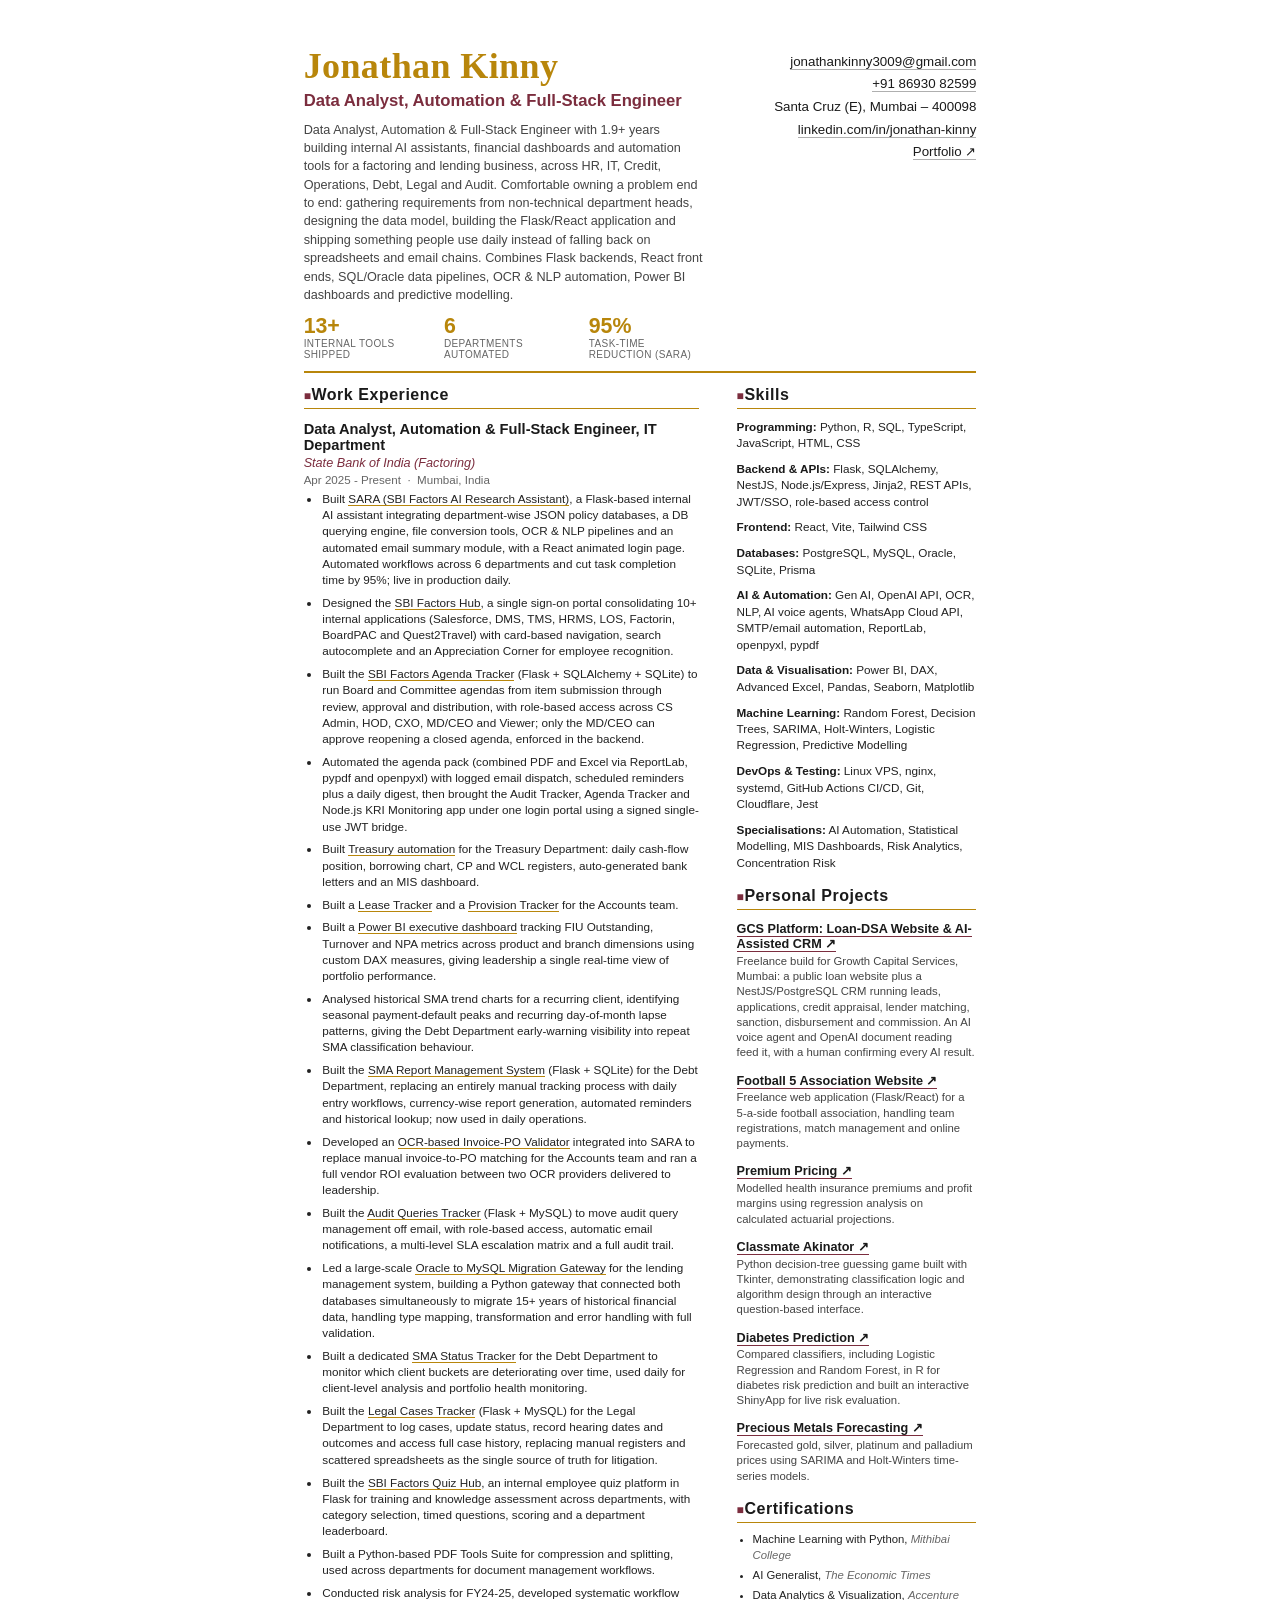
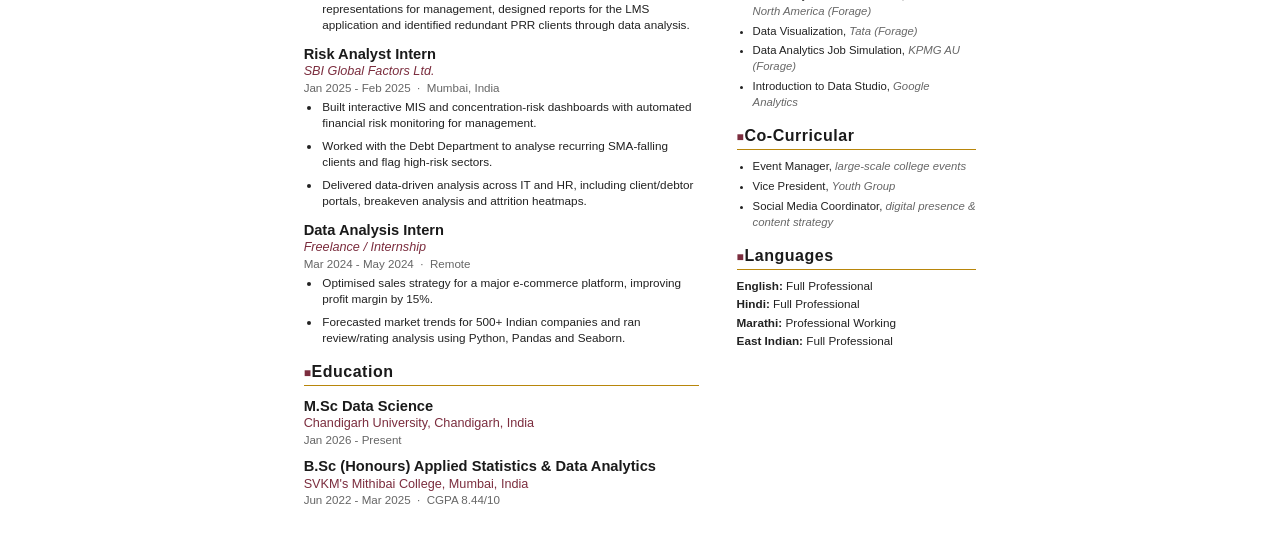
==== commit aba15a7e: "Add prototypes for Agenda Tracker, Treasury, Lease and Provision trackers Four self-contained demos " ====
--- a/resume.html
+++ b/resume.html
@@ -221,10 +221,10 @@
         <ul class="bullets">
           <li>Built <a href="sara_portfolio_demo.html" target="_blank" rel="noopener">SARA (SBI Factors AI Research Assistant)</a>, a Flask-based internal AI assistant integrating department-wise JSON policy databases, a DB querying engine, file conversion tools, OCR &amp; NLP pipelines and an automated email summary module, with a React animated login page. Automated workflows across 6 departments and cut task completion time by 95%; live in production daily.</li>
           <li>Designed the <a href="demo-sso-hub.html" target="_blank" rel="noopener">SBI Factors Hub</a>, a single sign-on portal consolidating 10+ internal applications (Salesforce, DMS, TMS, HRMS, LOS, Factorin, BoardPAC and Quest2Travel) with card-based navigation, search autocomplete and an Appreciation Corner for employee recognition.</li>
-          <li>Built the SBI Factors Agenda Tracker (Flask + SQLAlchemy + SQLite) to run Board and Committee agendas from item submission through review, approval and distribution, with role-based access across CS Admin, HOD, CXO, MD/CEO and Viewer; only the MD/CEO can approve reopening a closed agenda, enforced in the backend.</li>
+          <li>Built the <a href="demo-agenda-tracker.html" target="_blank" rel="noopener">SBI Factors Agenda Tracker</a> (Flask + SQLAlchemy + SQLite) to run Board and Committee agendas from item submission through review, approval and distribution, with role-based access across CS Admin, HOD, CXO, MD/CEO and Viewer; only the MD/CEO can approve reopening a closed agenda, enforced in the backend.</li>
           <li>Automated the agenda pack (combined PDF and Excel via ReportLab, pypdf and openpyxl) with logged email dispatch, scheduled reminders plus a daily digest, then brought the Audit Tracker, Agenda Tracker and Node.js KRI Monitoring app under one login portal using a signed single-use JWT bridge.</li>
-          <li>Built Treasury automation for the Treasury Department: daily cash-flow position, borrowing chart, CP and WCL registers, auto-generated bank letters and an MIS dashboard.</li>
-          <li>Built a Lease Tracker and a Provision Tracker for the Accounts team.</li>
+          <li>Built <a href="demo-treasury.html" target="_blank" rel="noopener">Treasury automation</a> for the Treasury Department: daily cash-flow position, borrowing chart, CP and WCL registers, auto-generated bank letters and an MIS dashboard.</li>
+          <li>Built a <a href="demo-lease-tracker.html" target="_blank" rel="noopener">Lease Tracker</a> and a <a href="demo-provision-tracker.html" target="_blank" rel="noopener">Provision Tracker</a> for the Accounts team.</li>
           <li>Built a <a href="demo-lms-dashboard.html" target="_blank" rel="noopener">Power BI executive dashboard</a> tracking FIU Outstanding, Turnover and NPA metrics across product and branch dimensions using custom DAX measures, giving leadership a single real-time view of portfolio performance.</li>
           <li>Analysed historical SMA trend charts for a recurring client, identifying seasonal payment-default peaks and recurring day-of-month lapse patterns, giving the Debt Department early-warning visibility into repeat SMA classification behaviour.</li>
           <li>Built the <a href="demo-sma-tracker.html" target="_blank" rel="noopener">SMA Report Management System</a> (Flask + SQLite) for the Debt Department, replacing an entirely manual tracking process with daily entry workflows, currency-wise report generation, automated reminders and historical lookup; now used in daily operations.</li>
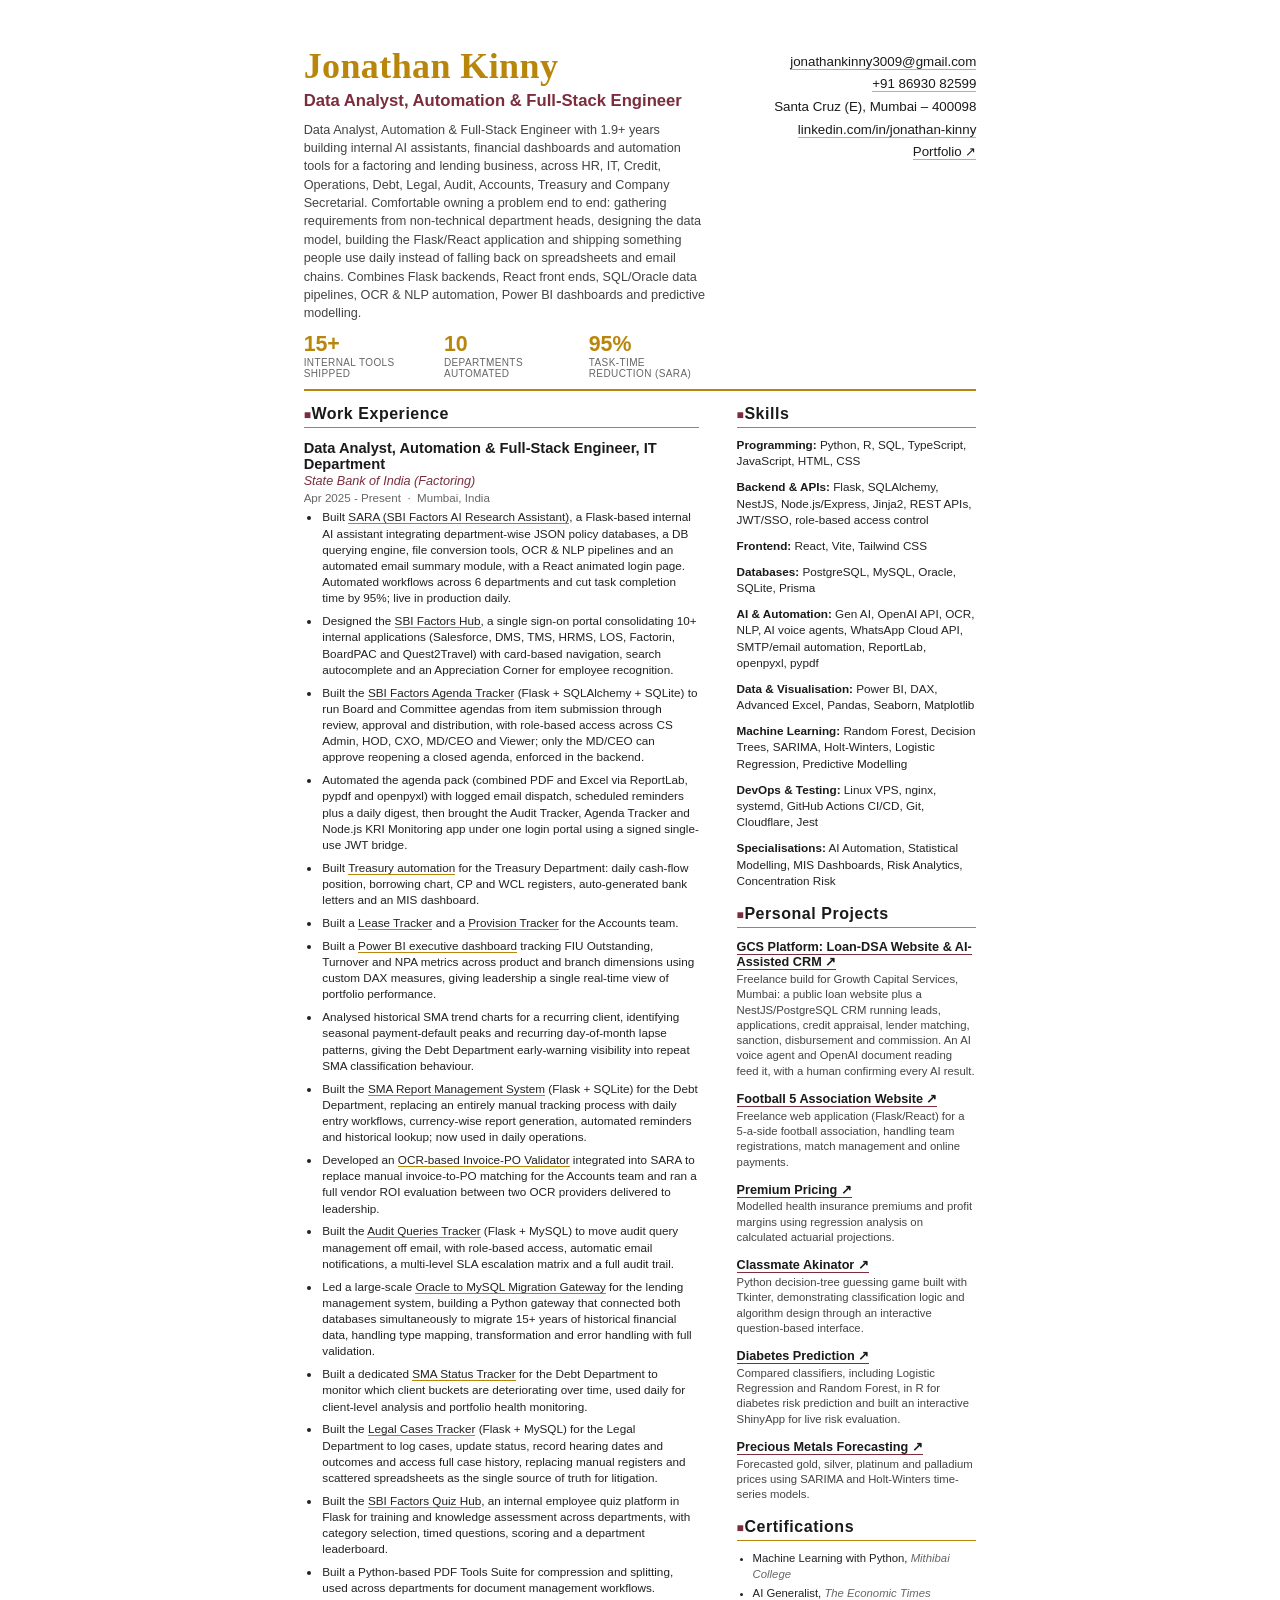
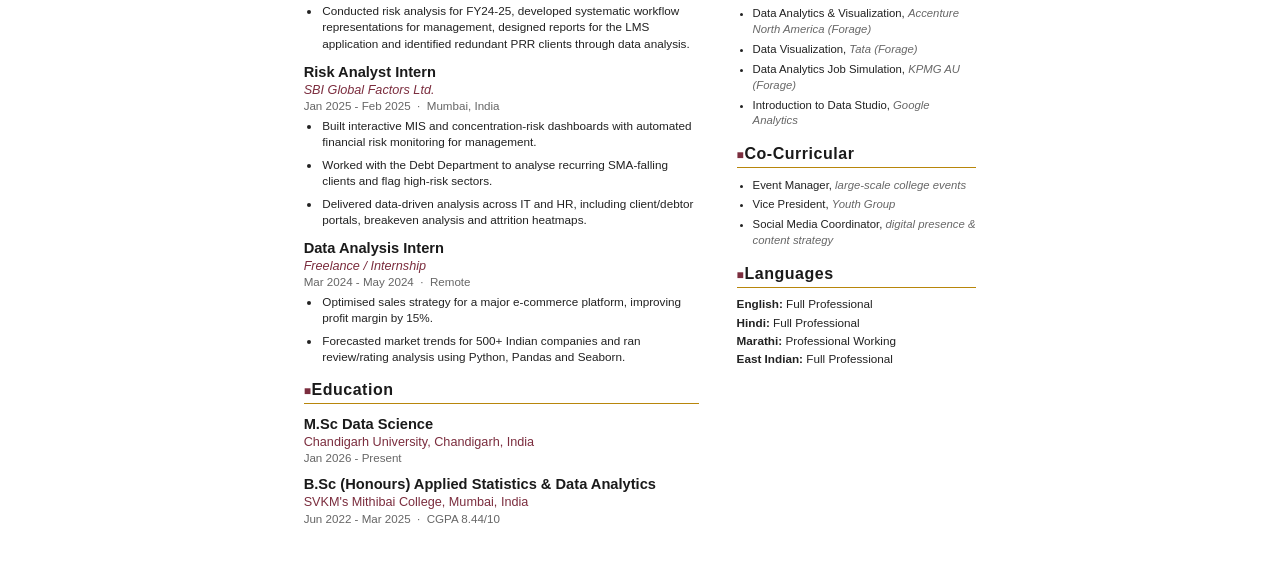
==== commit 3cef10d4: "Update tool and department counts to 15+ and 10 Co-Authored-By: Claude Sonnet 5.5 <noreply@anthropic" ====
--- a/resume.html
+++ b/resume.html
@@ -192,10 +192,10 @@
       <div class="header-left">
         <p class="name">Jonathan Kinny</p>
         <p class="title">Data Analyst, Automation &amp; Full-Stack Engineer</p>
-        <p class="summary">Data Analyst, Automation &amp; Full-Stack Engineer with 1.9+ years building internal AI assistants, financial dashboards and automation tools for a factoring and lending business, across HR, IT, Credit, Operations, Debt, Legal and Audit. Comfortable owning a problem end to end: gathering requirements from non-technical department heads, designing the data model, building the Flask/React application and shipping something people use daily instead of falling back on spreadsheets and email chains. Combines Flask backends, React front ends, SQL/Oracle data pipelines, OCR &amp; NLP automation, Power BI dashboards and predictive modelling.</p>
+        <p class="summary">Data Analyst, Automation &amp; Full-Stack Engineer with 1.9+ years building internal AI assistants, financial dashboards and automation tools for a factoring and lending business, across HR, IT, Credit, Operations, Debt, Legal, Audit, Accounts, Treasury and Company Secretarial. Comfortable owning a problem end to end: gathering requirements from non-technical department heads, designing the data model, building the Flask/React application and shipping something people use daily instead of falling back on spreadsheets and email chains. Combines Flask backends, React front ends, SQL/Oracle data pipelines, OCR &amp; NLP automation, Power BI dashboards and predictive modelling.</p>
         <div class="stat-row">
-          <div class="stat-item"><div class="num">13+</div><div class="lbl">Internal Tools Shipped</div></div>
-          <div class="stat-item"><div class="num">6</div><div class="lbl">Departments Automated</div></div>
+          <div class="stat-item"><div class="num">15+</div><div class="lbl">Internal Tools Shipped</div></div>
+          <div class="stat-item"><div class="num">10</div><div class="lbl">Departments Automated</div></div>
           <div class="stat-item"><div class="num">95%</div><div class="lbl">Task-Time Reduction (SARA)</div></div>
         </div>
       </div>
